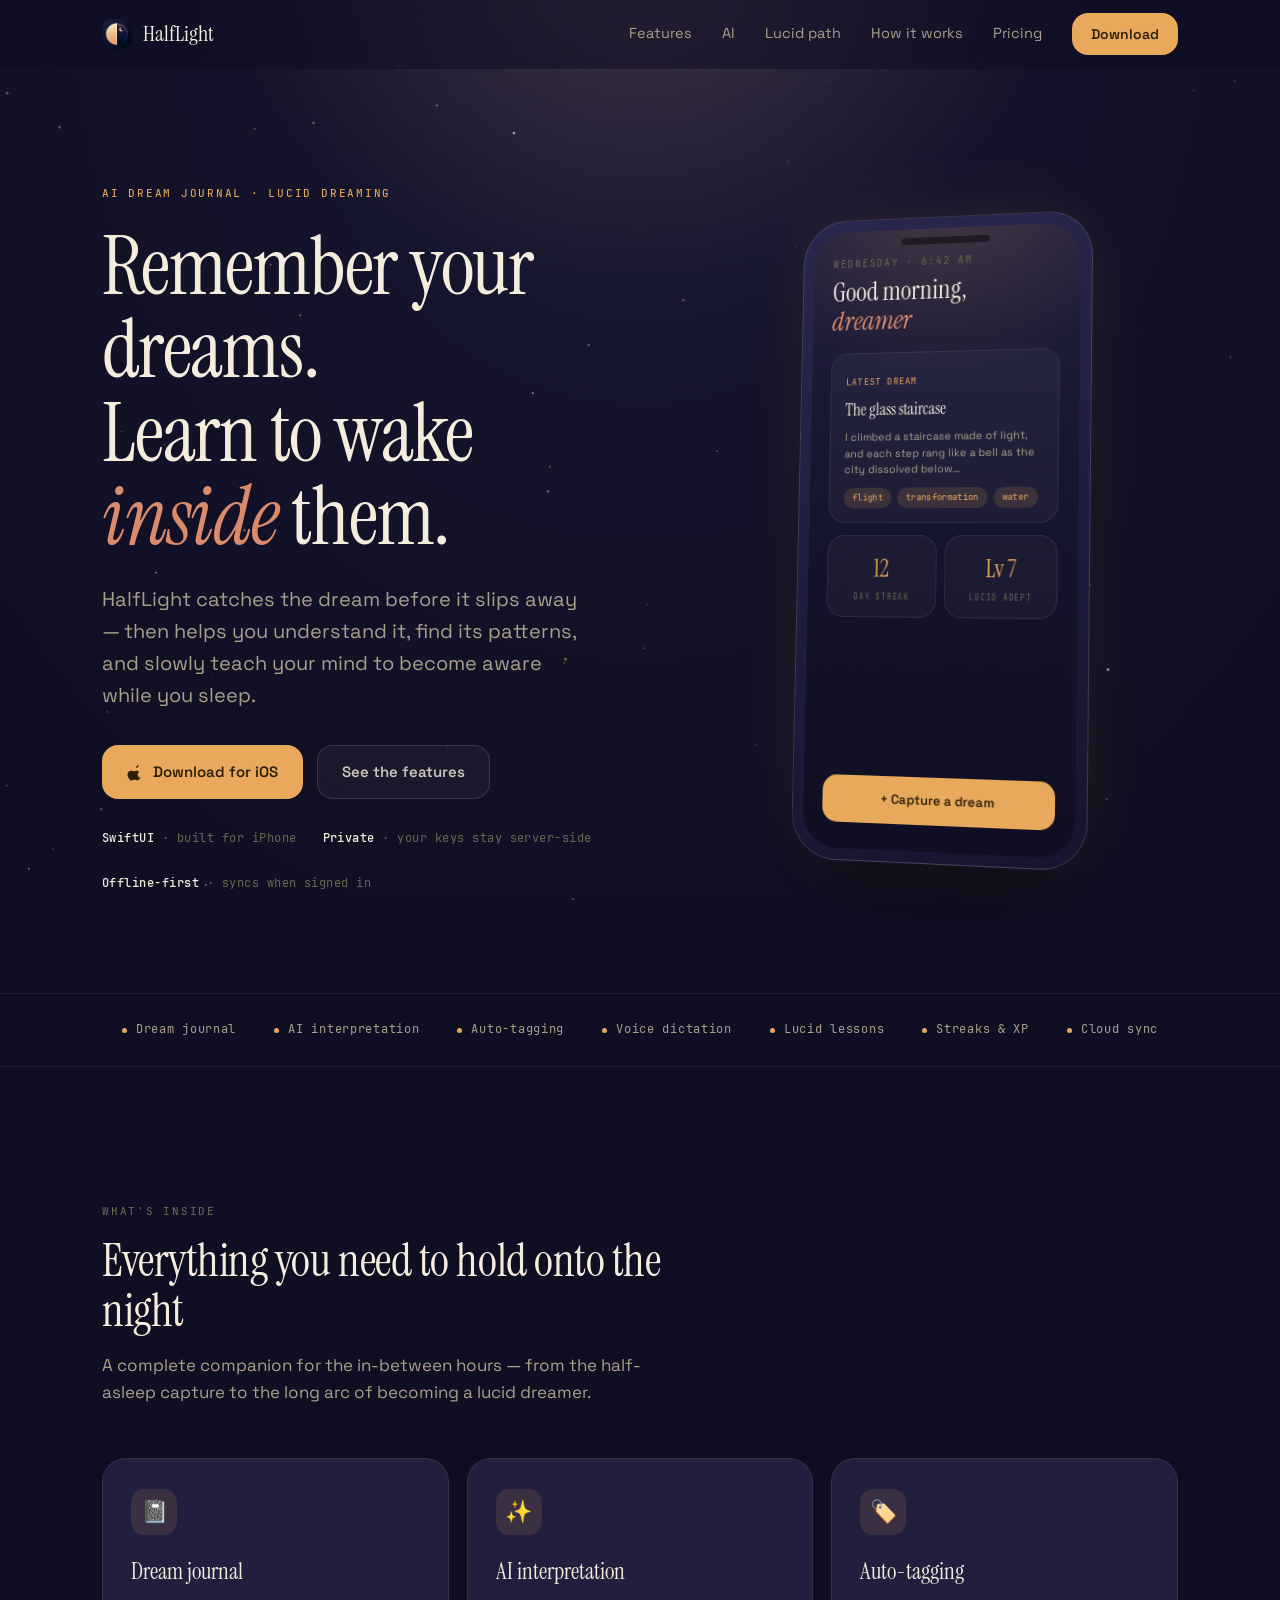
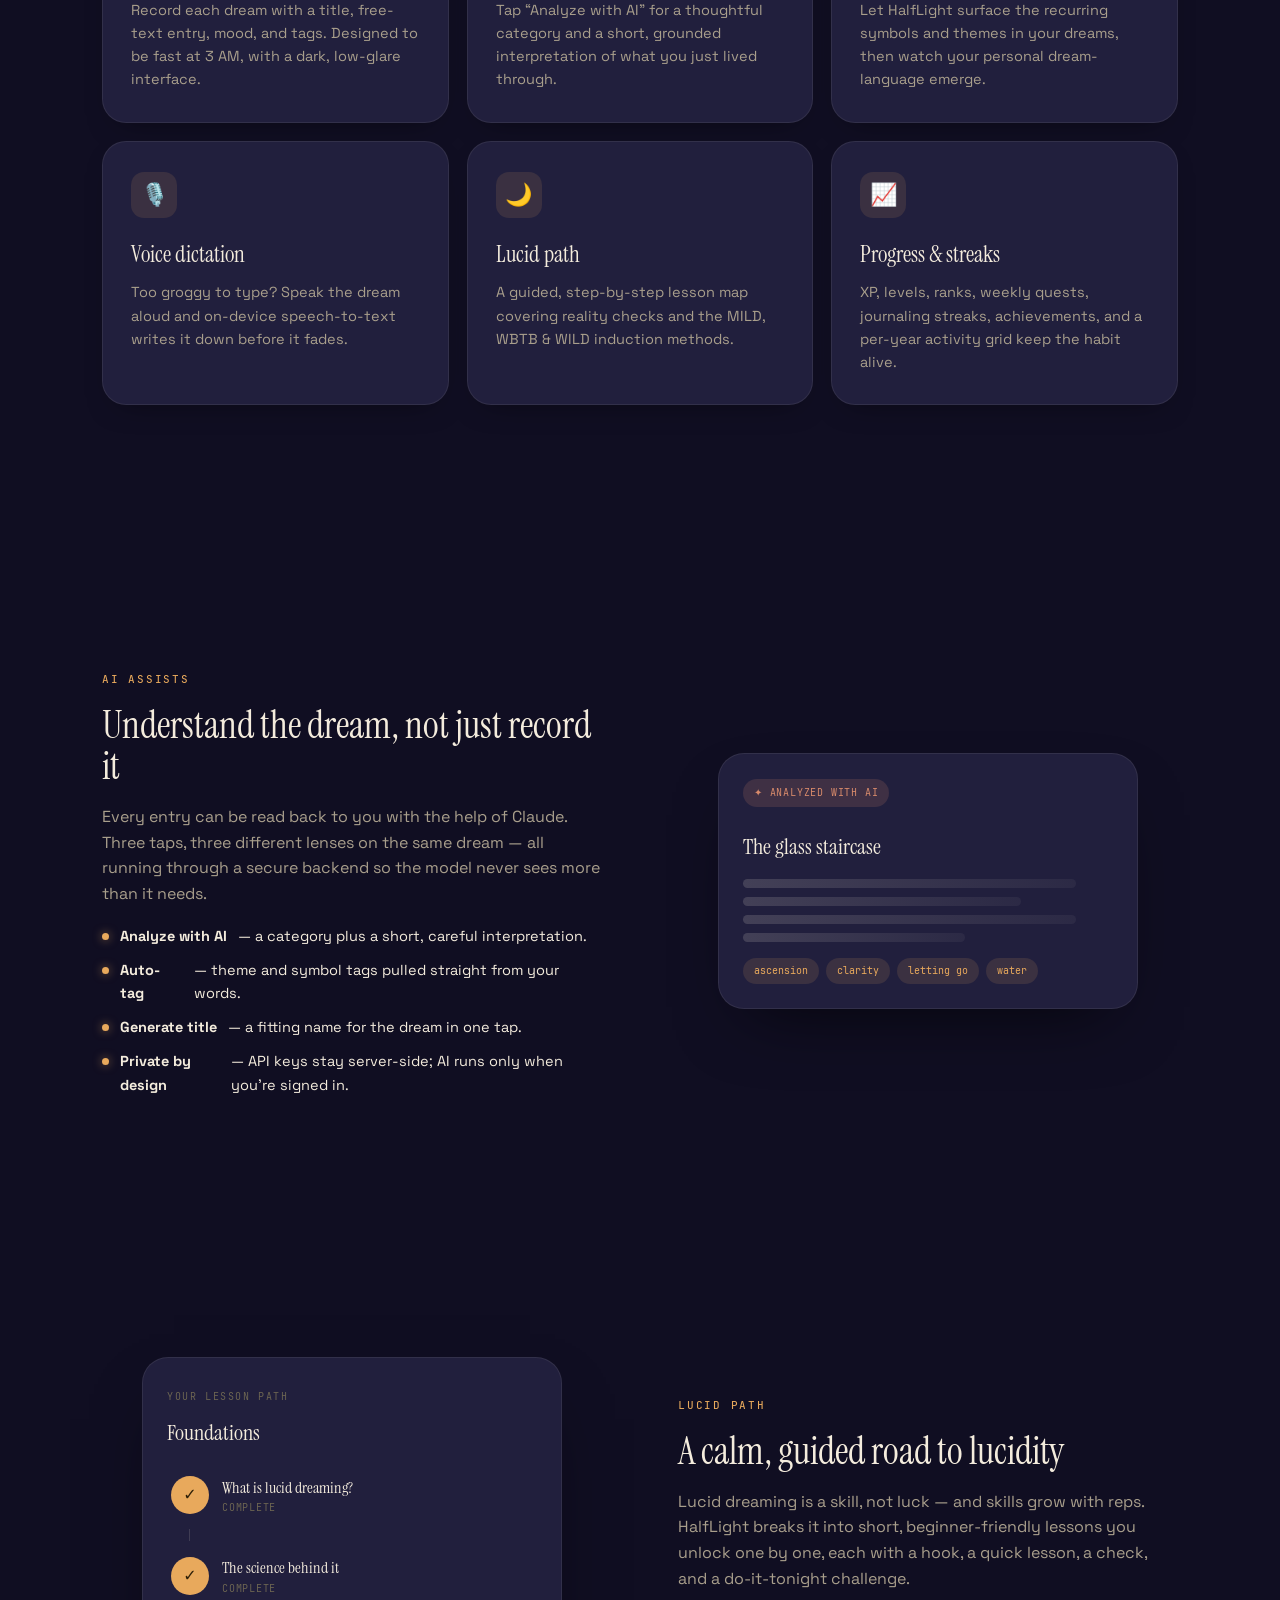
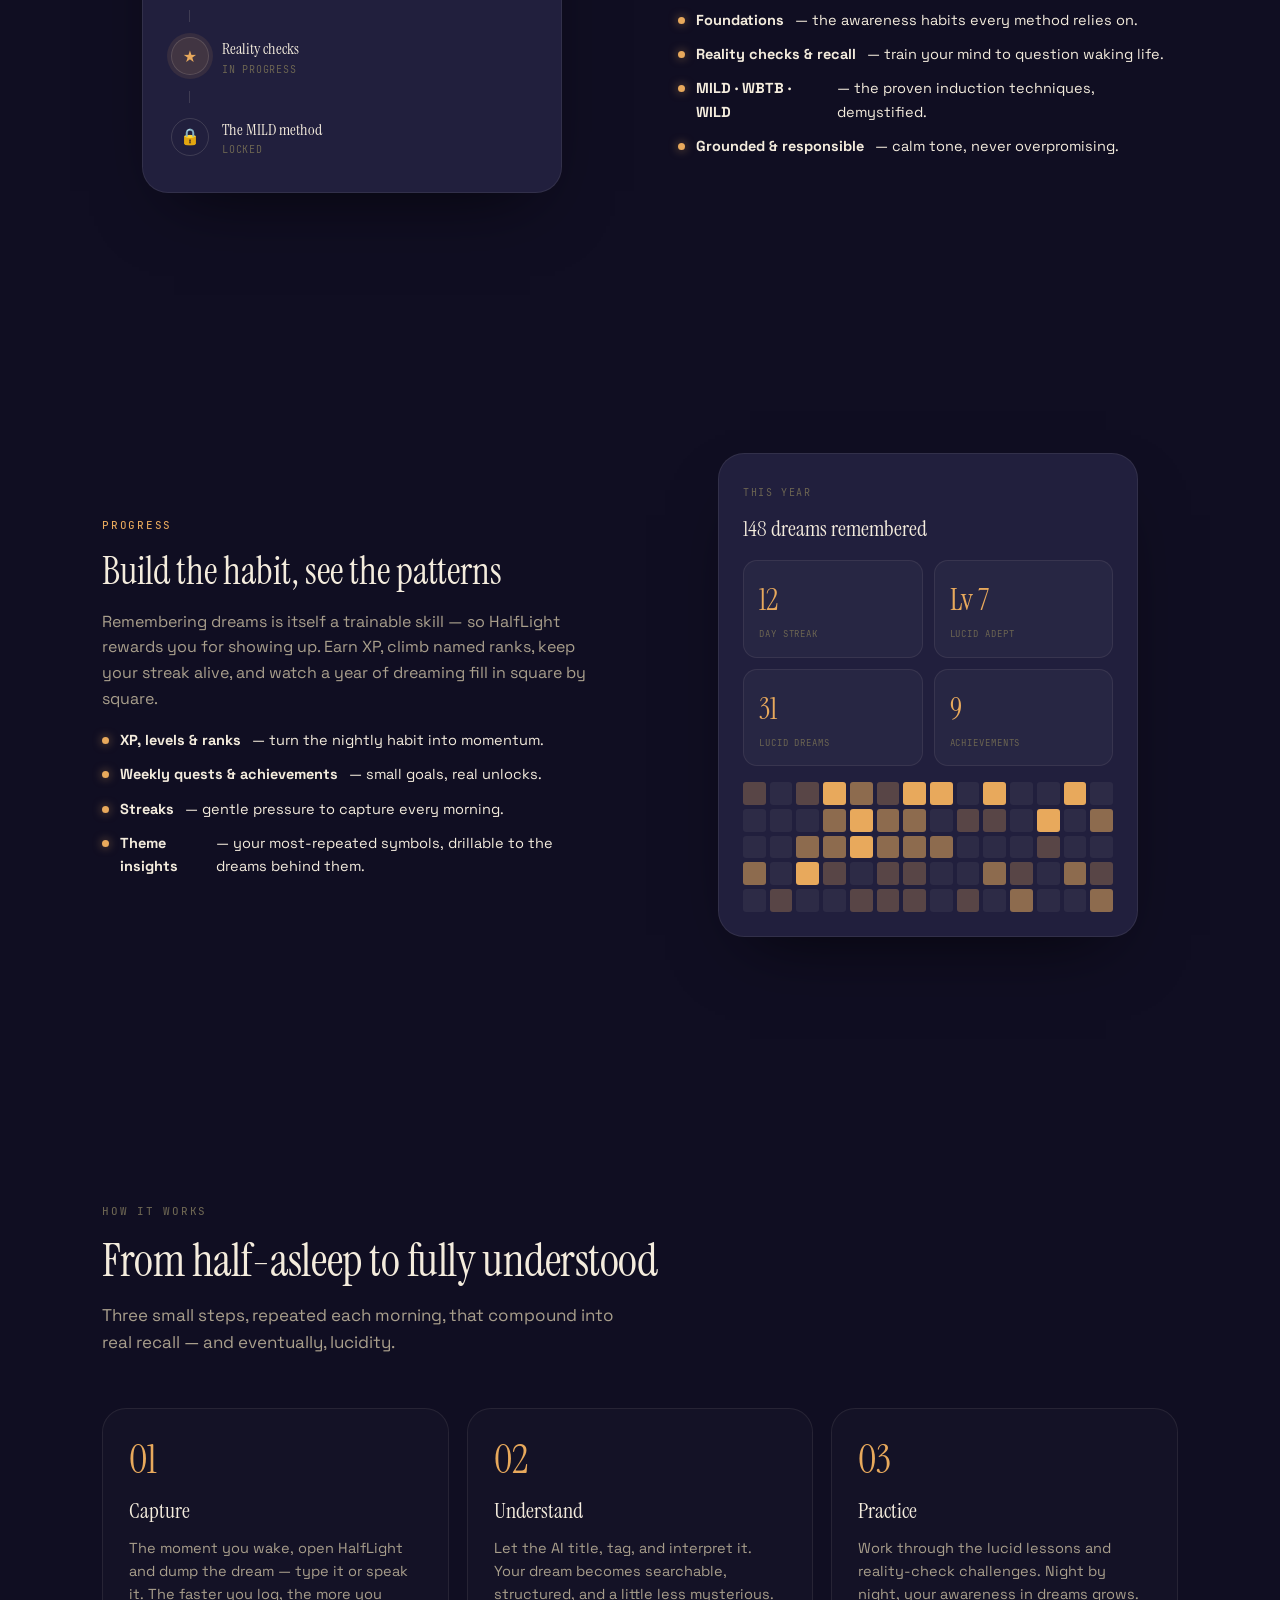
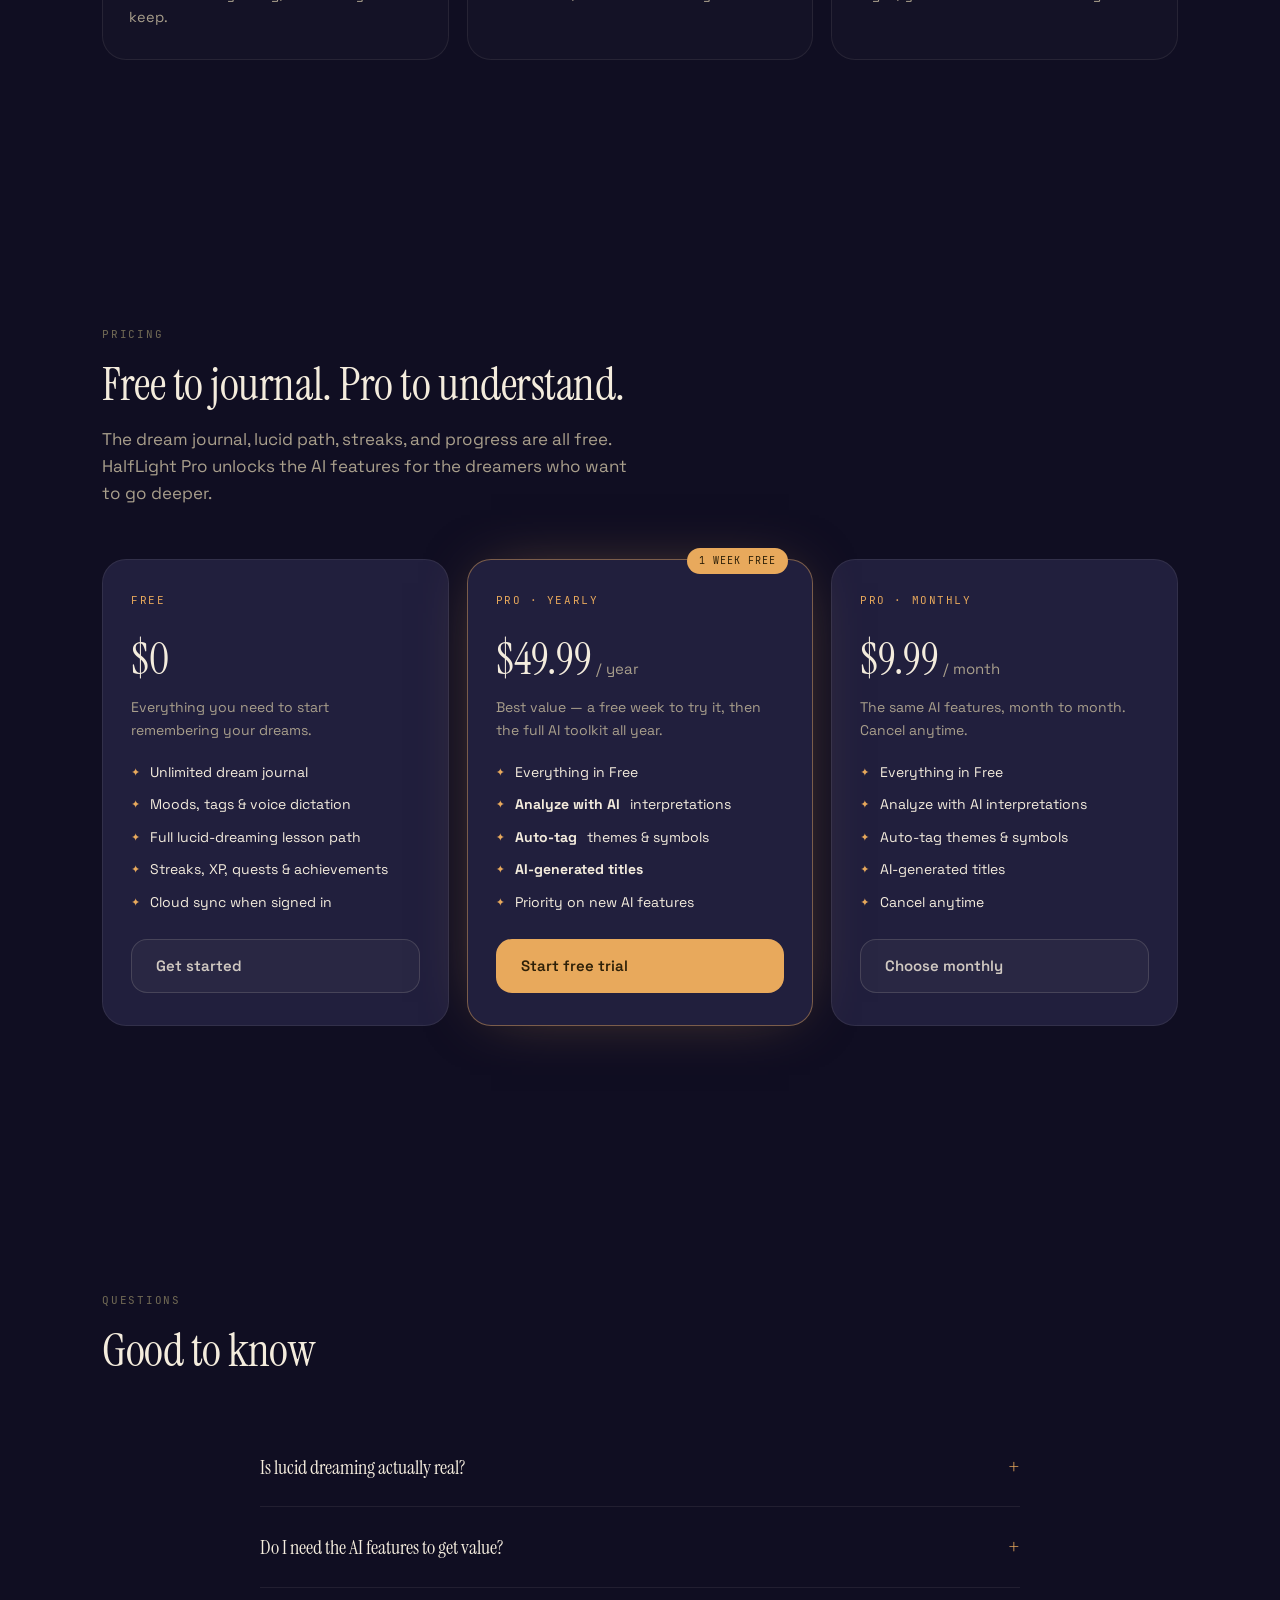
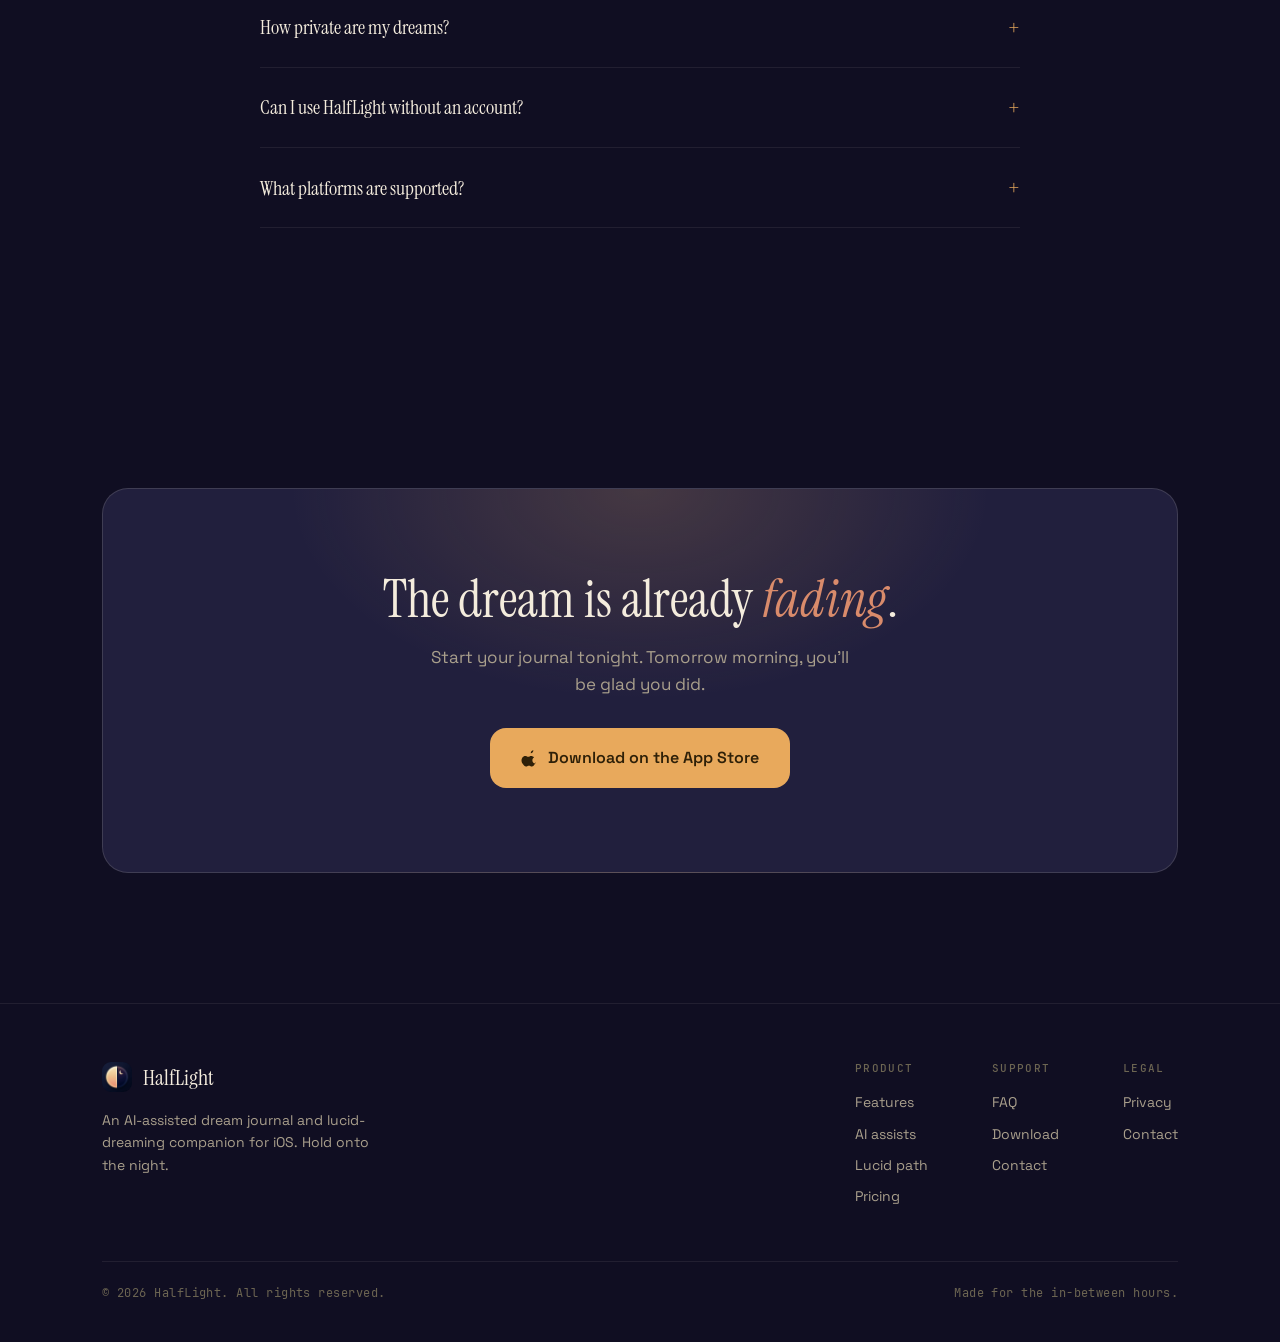
==== index.html @ d80c95a6 "Add initial implementation of HalfLight marketing site with JavaScript and CSS - Create script.js fo" ====
<!DOCTYPE html>
<html lang="en">
<head>
  <meta charset="UTF-8" />
  <meta name="viewport" content="width=device-width, initial-scale=1.0" />
  <title>HalfLight — Remember your dreams. Learn to wake inside them.</title>
  <meta name="description" content="HalfLight is an AI-assisted dream journal and lucid-dreaming guide for iOS. Capture dreams the moment you wake, get instant interpretations and theme tags, and follow a guided path to lucidity." />
  <meta name="theme-color" content="#100E22" />

  <!-- Open Graph -->
  <meta property="og:title" content="HalfLight — your dreams, remembered" />
  <meta property="og:description" content="An AI-assisted dream journal and lucid-dreaming companion for iOS." />
  <meta property="og:type" content="website" />
  <meta property="og:image" content="assets/logo.jpg" />

  <link rel="icon" type="image/jpeg" href="assets/logo.jpg" />
  <link rel="stylesheet" href="styles.css" />
</head>
<body>
  <div class="sky" aria-hidden="true"></div>
  <canvas class="stars" aria-hidden="true"></canvas>

  <!-- ===================== NAV ===================== -->
  <header class="nav" id="nav">
    <div class="wrap nav-inner">
      <a href="#top" class="brand">
        <img src="assets/logo.jpg" alt="HalfLight logo" />
        <span>HalfLight</span>
      </a>
      <nav class="nav-links" id="navLinks">
        <a class="lnk" href="#features">Features</a>
        <a class="lnk" href="#ai">AI</a>
        <a class="lnk" href="#lucid">Lucid path</a>
        <a class="lnk" href="#how">How it works</a>
        <a class="lnk" href="#pricing">Pricing</a>
        <a class="btn btn-primary" href="#download">Download</a>
      </nav>
      <button class="nav-toggle" id="navToggle" aria-label="Menu">
        <svg width="24" height="24" viewBox="0 0 24 24" fill="none" stroke="currentColor" stroke-width="1.8"><path d="M3 6h18M3 12h18M3 18h18"/></svg>
      </button>
    </div>
  </header>

  <main id="top">
    <!-- ===================== HERO ===================== -->
    <section class="hero">
      <div class="wrap hero-grid">
        <div class="hero-copy">
          <span class="eyebrow">AI dream journal · lucid dreaming</span>
          <h1>Remember your dreams.<br>Learn to wake <span class="it">inside</span> them.</h1>
          <p class="hero-sub">HalfLight catches the dream before it slips away — then helps you understand it, find its patterns, and slowly teach your mind to become aware while you sleep.</p>
          <div class="hero-cta">
            <a class="btn btn-primary" href="#download">
              <svg width="17" height="17" viewBox="0 0 24 24" fill="currentColor"><path d="M16.5 1.5c.1 1-.3 2-.9 2.7-.6.8-1.6 1.4-2.6 1.3-.1-1 .4-2 .9-2.6.7-.8 1.8-1.4 2.6-1.4ZM20 17.4c-.5 1.2-.8 1.7-1.5 2.7-1 1.5-2.3 3.3-4 3.3-1.5 0-1.9-1-3.9-1-2 0-2.5 1-4 1-1.6 0-2.9-1.6-3.9-3.1C.3 18 .1 14 1.7 11.8c1-1.5 2.6-2.4 4.1-2.4 1.6 0 2.6 1 3.9 1 1.3 0 2.1-1 3.9-1 1.4 0 2.8.7 3.8 2-3.3 1.8-2.8 6.5.6 8Z"/></svg>
              Download for iOS
            </a>
            <a class="btn btn-ghost" href="#features">See the features</a>
          </div>
          <div class="hero-meta">
            <span><b>SwiftUI</b> · built for iPhone</span>
            <span><b>Private</b> · your keys stay server-side</span>
            <span><b>Offline-first</b> · syncs when signed in</span>
          </div>
        </div>

        <div class="phone-wrap">
          <div class="phone">
            <div class="phone-notch"></div>
            <div class="phone-screen">
              <span class="ps-eyebrow">Wednesday · 6:42 AM</span>
              <div class="ps-greet">Good morning,<br><i>dreamer</i></div>

              <div class="ps-card">
                <span class="lbl">Latest dream</span>
                <div class="ttl">The glass staircase</div>
                <p class="ex">I climbed a staircase made of light, and each step rang like a bell as the city dissolved below…</p>
                <div class="ps-tags">
                  <span class="ps-tag">flight</span>
                  <span class="ps-tag">transformation</span>
                  <span class="ps-tag">water</span>
                </div>
              </div>

              <div class="ps-row">
                <div class="ps-card"><div class="num">12</div><div class="cap">day streak</div></div>
                <div class="ps-card"><div class="num">Lv 7</div><div class="cap">Lucid Adept</div></div>
              </div>

              <div class="ps-cta">+ Capture a dream</div>
            </div>
          </div>
        </div>
      </div>
    </section>

    <!-- ===================== VALUE STRIP ===================== -->
    <div class="strip">
      <div class="wrap strip-inner">
        <span class="strip-item"><span class="dot"></span>Dream journal</span>
        <span class="strip-item"><span class="dot"></span>AI interpretation</span>
        <span class="strip-item"><span class="dot"></span>Auto-tagging</span>
        <span class="strip-item"><span class="dot"></span>Voice dictation</span>
        <span class="strip-item"><span class="dot"></span>Lucid lessons</span>
        <span class="strip-item"><span class="dot"></span>Streaks &amp; XP</span>
        <span class="strip-item"><span class="dot"></span>Cloud sync</span>
      </div>
    </div>

    <!-- ===================== FEATURES GRID ===================== -->
    <section class="pad" id="features">
      <div class="wrap">
        <div class="section-head reveal">
          <span class="eyebrow">What's inside</span>
          <h2>Everything you need to hold onto the night</h2>
          <p>A complete companion for the in-between hours — from the half-asleep capture to the long arc of becoming a lucid dreamer.</p>
        </div>

        <div class="feat-grid">
          <article class="card reveal">
            <div class="ic">📓</div>
            <h3>Dream journal</h3>
            <p>Record each dream with a title, free-text entry, mood, and tags. Designed to be fast at 3 AM, with a dark, low-glare interface.</p>
          </article>
          <article class="card reveal">
            <div class="ic">✨</div>
            <h3>AI interpretation</h3>
            <p>Tap “Analyze with AI” for a thoughtful category and a short, grounded interpretation of what you just lived through.</p>
          </article>
          <article class="card reveal">
            <div class="ic">🏷️</div>
            <h3>Auto-tagging</h3>
            <p>Let HalfLight surface the recurring symbols and themes in your dreams, then watch your personal dream-language emerge.</p>
          </article>
          <article class="card reveal">
            <div class="ic">🎙️</div>
            <h3>Voice dictation</h3>
            <p>Too groggy to type? Speak the dream aloud and on-device speech-to-text writes it down before it fades.</p>
          </article>
          <article class="card reveal">
            <div class="ic">🌙</div>
            <h3>Lucid path</h3>
            <p>A guided, step-by-step lesson map covering reality checks and the MILD, WBTB &amp; WILD induction methods.</p>
          </article>
          <article class="card reveal">
            <div class="ic">📈</div>
            <h3>Progress &amp; streaks</h3>
            <p>XP, levels, ranks, weekly quests, journaling streaks, achievements, and a per-year activity grid keep the habit alive.</p>
          </article>
        </div>
      </div>
    </section>

    <!-- ===================== AI DEEP-DIVE ===================== -->
    <section class="pad" id="ai">
      <div class="wrap">
        <div class="frow">
          <div class="frow-copy reveal">
            <span class="eyebrow">AI assists</span>
            <h3>Understand the dream, not just record it</h3>
            <p>Every entry can be read back to you with the help of Claude. Three taps, three different lenses on the same dream — all running through a secure backend so the model never sees more than it needs.</p>
            <ul class="flist">
              <li><b>Analyze with AI</b> — a category plus a short, careful interpretation.</li>
              <li><b>Auto-tag</b> — theme and symbol tags pulled straight from your words.</li>
              <li><b>Generate title</b> — a fitting name for the dream in one tap.</li>
              <li><b>Private by design</b> — API keys stay server-side; AI runs only when you're signed in.</li>
            </ul>
          </div>
          <div class="frow-media reveal">
            <div class="mock">
              <span class="ai-chip">✦ Analyzed with AI</span>
              <h4>The glass staircase</h4>
              <div class="ai-line w-90"></div>
              <div class="ai-line w-75"></div>
              <div class="ai-line w-90"></div>
              <div class="ai-line w-60"></div>
              <div class="ai-tags">
                <span>ascension</span><span>clarity</span><span>letting go</span><span>water</span>
              </div>
            </div>
          </div>
        </div>
      </div>
    </section>

    <!-- ===================== LUCID PATH ===================== -->
    <section class="pad" id="lucid">
      <div class="wrap">
        <div class="frow flip">
          <div class="frow-copy reveal">
            <span class="eyebrow">Lucid path</span>
            <h3>A calm, guided road to lucidity</h3>
            <p>Lucid dreaming is a skill, not luck — and skills grow with reps. HalfLight breaks it into short, beginner-friendly lessons you unlock one by one, each with a hook, a quick lesson, a check, and a do-it-tonight challenge.</p>
            <ul class="flist">
              <li><b>Foundations</b> — the awareness habits every method relies on.</li>
              <li><b>Reality checks &amp; recall</b> — train your mind to question waking life.</li>
              <li><b>MILD · WBTB · WILD</b> — the proven induction techniques, demystified.</li>
              <li><b>Grounded &amp; responsible</b> — calm tone, never overpromising.</li>
            </ul>
          </div>
          <div class="frow-media reveal">
            <div class="mock">
              <span class="mock-eyebrow">Your lesson path</span>
              <h4>Foundations</h4>
              <div class="path">
                <div class="path-node">
                  <div class="path-dot done">✓</div>
                  <div><div class="pn-t">What is lucid dreaming?</div><div class="pn-s">Complete</div></div>
                </div>
                <div class="path-line"></div>
                <div class="path-node">
                  <div class="path-dot done">✓</div>
                  <div><div class="pn-t">The science behind it</div><div class="pn-s">Complete</div></div>
                </div>
                <div class="path-line"></div>
                <div class="path-node">
                  <div class="path-dot now">★</div>
                  <div><div class="pn-t">Reality checks</div><div class="pn-s">In progress</div></div>
                </div>
                <div class="path-line"></div>
                <div class="path-node">
                  <div class="path-dot lock">🔒</div>
                  <div><div class="pn-t">The MILD method</div><div class="pn-s">Locked</div></div>
                </div>
              </div>
            </div>
          </div>
        </div>
      </div>
    </section>

    <!-- ===================== PROGRESS ===================== -->
    <section class="pad" id="progress">
      <div class="wrap">
        <div class="frow">
          <div class="frow-copy reveal">
            <span class="eyebrow">Progress</span>
            <h3>Build the habit, see the patterns</h3>
            <p>Remembering dreams is itself a trainable skill — so HalfLight rewards you for showing up. Earn XP, climb named ranks, keep your streak alive, and watch a year of dreaming fill in square by square.</p>
            <ul class="flist">
              <li><b>XP, levels &amp; ranks</b> — turn the nightly habit into momentum.</li>
              <li><b>Weekly quests &amp; achievements</b> — small goals, real unlocks.</li>
              <li><b>Streaks</b> — gentle pressure to capture every morning.</li>
              <li><b>Theme insights</b> — your most-repeated symbols, drillable to the dreams behind them.</li>
            </ul>
          </div>
          <div class="frow-media reveal">
            <div class="mock">
              <span class="mock-eyebrow">This year</span>
              <h4>148 dreams remembered</h4>
              <div class="prog-grid">
                <div class="prog-cell"><div class="n">12</div><div class="c">Day streak</div></div>
                <div class="prog-cell"><div class="n">Lv 7</div><div class="c">Lucid Adept</div></div>
                <div class="prog-cell"><div class="n">31</div><div class="c">Lucid dreams</div></div>
                <div class="prog-cell"><div class="n">9</div><div class="c">Achievements</div></div>
              </div>
              <div class="heat" id="heat"></div>
            </div>
          </div>
        </div>
      </div>
    </section>

    <!-- ===================== HOW IT WORKS ===================== -->
    <section class="pad" id="how">
      <div class="wrap">
        <div class="section-head reveal">
          <span class="eyebrow">How it works</span>
          <h2>From half-asleep to fully understood</h2>
          <p>Three small steps, repeated each morning, that compound into real recall — and eventually, lucidity.</p>
        </div>
        <div class="steps">
          <div class="step reveal">
            <div class="num">01</div>
            <h3>Capture</h3>
            <p>The moment you wake, open HalfLight and dump the dream — type it or speak it. The faster you log, the more you keep.</p>
          </div>
          <div class="step reveal">
            <div class="num">02</div>
            <h3>Understand</h3>
            <p>Let the AI title, tag, and interpret it. Your dream becomes searchable, structured, and a little less mysterious.</p>
          </div>
          <div class="step reveal">
            <div class="num">03</div>
            <h3>Practice</h3>
            <p>Work through the lucid lessons and reality-check challenges. Night by night, your awareness in dreams grows.</p>
          </div>
        </div>
      </div>
    </section>

    <!-- ===================== PRICING ===================== -->
    <section class="pad" id="pricing">
      <div class="wrap">
        <div class="section-head reveal">
          <span class="eyebrow">Pricing</span>
          <h2>Free to journal. Pro to understand.</h2>
          <p>The dream journal, lucid path, streaks, and progress are all free. HalfLight Pro unlocks the AI features for the dreamers who want to go deeper.</p>
        </div>
        <div class="price-grid">
          <div class="price reveal">
            <span class="plan">Free</span>
            <div class="amt">$0</div>
            <p class="desc">Everything you need to start remembering your dreams.</p>
            <ul>
              <li>Unlimited dream journal</li>
              <li>Moods, tags &amp; voice dictation</li>
              <li>Full lucid-dreaming lesson path</li>
              <li>Streaks, XP, quests &amp; achievements</li>
              <li>Cloud sync when signed in</li>
            </ul>
            <a class="btn btn-ghost" href="#download">Get started</a>
          </div>

          <div class="price feature reveal">
            <span class="badge">1 week free</span>
            <span class="plan">Pro · Yearly</span>
            <div class="amt">$49.99<span> / year</span></div>
            <p class="desc">Best value — a free week to try it, then the full AI toolkit all year.</p>
            <ul>
              <li>Everything in Free</li>
              <li><b>Analyze with AI</b> interpretations</li>
              <li><b>Auto-tag</b> themes &amp; symbols</li>
              <li><b>AI-generated titles</b></li>
              <li>Priority on new AI features</li>
            </ul>
            <a class="btn btn-primary" href="#download">Start free trial</a>
          </div>

          <div class="price reveal">
            <span class="plan">Pro · Monthly</span>
            <div class="amt">$9.99<span> / month</span></div>
            <p class="desc">The same AI features, month to month. Cancel anytime.</p>
            <ul>
              <li>Everything in Free</li>
              <li>Analyze with AI interpretations</li>
              <li>Auto-tag themes &amp; symbols</li>
              <li>AI-generated titles</li>
              <li>Cancel anytime</li>
            </ul>
            <a class="btn btn-ghost" href="#download">Choose monthly</a>
          </div>
        </div>
      </div>
    </section>

    <!-- ===================== FAQ ===================== -->
    <section class="pad" id="faq">
      <div class="wrap">
        <div class="section-head reveal">
          <span class="eyebrow">Questions</span>
          <h2>Good to know</h2>
        </div>
        <div class="faq">
          <details class="qa reveal"><summary>Is lucid dreaming actually real?<span class="plus">+</span></summary>
            <div class="ans">Yes. It's a studied state first verified in a sleep lab in 1975, where a dreaming volunteer signaled awareness using pre-agreed eye movements while still in REM. About half of people have had a lucid dream at least once by accident — HalfLight just helps you do it on purpose.</div>
          </details>
          <details class="qa reveal"><summary>Do I need the AI features to get value?<span class="plus">+</span></summary>
            <div class="ans">Not at all. The journal, lucid lessons, streaks, and progress tracking are completely free. The AI interpretation, auto-tagging, and title generation are the Pro additions for dreamers who want extra insight.</div>
          </details>
          <details class="qa reveal"><summary>How private are my dreams?<span class="plus">+</span></summary>
            <div class="ans">Your dreams live on your device first and sync to a private, row-level-secured space only when you sign in. AI requests run through a secure backend — the API keys never ship in the app, and AI only runs when you ask it to.</div>
          </details>
          <details class="qa reveal"><summary>Can I use HalfLight without an account?<span class="plus">+</span></summary>
            <div class="ans">Yes — you can journal locally right away. Signing in with email or Apple adds cloud backup and sync across devices. You can also permanently delete your account and data from inside the app at any time.</div>
          </details>
          <details class="qa reveal"><summary>What platforms are supported?<span class="plus">+</span></summary>
            <div class="ans">HalfLight is a native iOS app built with SwiftUI, including a home-screen widget. iPhone is the primary experience today.</div>
          </details>
        </div>
      </div>
    </section>

    <!-- ===================== CTA ===================== -->
    <section class="pad cta-band" id="download">
      <div class="wrap">
        <div class="cta-inner reveal">
          <h2>The dream is already <span class="it">fading</span>.</h2>
          <p>Start your journal tonight. Tomorrow morning, you'll be glad you did.</p>
          <a class="btn btn-primary" href="#" style="font-size:16px; padding:16px 30px;">
            <svg width="18" height="18" viewBox="0 0 24 24" fill="currentColor"><path d="M16.5 1.5c.1 1-.3 2-.9 2.7-.6.8-1.6 1.4-2.6 1.3-.1-1 .4-2 .9-2.6.7-.8 1.8-1.4 2.6-1.4ZM20 17.4c-.5 1.2-.8 1.7-1.5 2.7-1 1.5-2.3 3.3-4 3.3-1.5 0-1.9-1-3.9-1-2 0-2.5 1-4 1-1.6 0-2.9-1.6-3.9-3.1C.3 18 .1 14 1.7 11.8c1-1.5 2.6-2.4 4.1-2.4 1.6 0 2.6 1 3.9 1 1.3 0 2.1-1 3.9-1 1.4 0 2.8.7 3.8 2-3.3 1.8-2.8 6.5.6 8Z"/></svg>
            Download on the App Store
          </a>
        </div>
      </div>
    </section>
  </main>

  <!-- ===================== FOOTER ===================== -->
  <footer class="foot">
    <div class="wrap">
      <div class="foot-grid">
        <div>
          <a href="#top" class="brand"><img src="assets/logo.jpg" alt="HalfLight logo" /><span>HalfLight</span></a>
          <p class="foot-tag">An AI-assisted dream journal and lucid-dreaming companion for iOS. Hold onto the night.</p>
        </div>
        <div class="foot-cols">
          <div class="foot-col">
            <h4>Product</h4>
            <a href="#features">Features</a>
            <a href="#ai">AI assists</a>
            <a href="#lucid">Lucid path</a>
            <a href="#pricing">Pricing</a>
          </div>
          <div class="foot-col">
            <h4>Support</h4>
            <a href="#faq">FAQ</a>
            <a href="#download">Download</a>
            <a href="mailto:support@thelanternhours.com">Contact</a>
          </div>
          <div class="foot-col">
            <h4>Legal</h4>
            <a href="privacy.html">Privacy</a>
            <a href="privacy.html#contact">Contact</a>
          </div>
        </div>
      </div>
      <div class="foot-bottom">
        <span>© <span id="year"></span> HalfLight. All rights reserved.</span>
        <span>Made for the in-between hours.</span>
      </div>
    </div>
  </footer>

  <script src="script.js"></script>
</body>
</html>
---- styles.css ----
/* ============================================================
   HalfLight — marketing site
   Visual language mirrors the app's DesignSystem.swift:
   • Instrument Serif — display & titles
   • Space Grotesk    — UI & body copy
   • JetBrains Mono    — eyebrow labels, metadata
   Celestial / editorial palette, dark-first.
   ============================================================ */

/* ---------- Fonts ---------- */
@font-face {
  font-family: "Instrument Serif";
  src: url("assets/fonts/InstrumentSerif-Regular.ttf") format("truetype");
  font-weight: 400; font-style: normal; font-display: swap;
}
@font-face {
  font-family: "Instrument Serif";
  src: url("assets/fonts/InstrumentSerif-Italic.ttf") format("truetype");
  font-weight: 400; font-style: italic; font-display: swap;
}
@font-face {
  font-family: "Space Grotesk";
  src: url("assets/fonts/SpaceGrotesk-Regular.ttf") format("truetype");
  font-weight: 400; font-style: normal; font-display: swap;
}
@font-face {
  font-family: "Space Grotesk";
  src: url("assets/fonts/SpaceGrotesk-Medium.ttf") format("truetype");
  font-weight: 500; font-style: normal; font-display: swap;
}
@font-face {
  font-family: "Space Grotesk";
  src: url("assets/fonts/SpaceGrotesk-SemiBold.ttf") format("truetype");
  font-weight: 600; font-style: normal; font-display: swap;
}
@font-face {
  font-family: "Space Grotesk";
  src: url("assets/fonts/SpaceGrotesk-Bold.ttf") format("truetype");
  font-weight: 700; font-style: normal; font-display: swap;
}
@font-face {
  font-family: "JetBrains Mono";
  src: url("assets/fonts/JetBrainsMono-Regular.ttf") format("truetype");
  font-weight: 400; font-style: normal; font-display: swap;
}
@font-face {
  font-family: "JetBrains Mono";
  src: url("assets/fonts/JetBrainsMono-Medium.ttf") format("truetype");
  font-weight: 500; font-style: normal; font-display: swap;
}
@font-face {
  font-family: "JetBrains Mono";
  src: url("assets/fonts/JetBrainsMono-SemiBold.ttf") format("truetype");
  font-weight: 600; font-style: normal; font-display: swap;
}

/* ---------- Palette (dark, from DreamBackground.swift) ---------- */
:root {
  --base:        #14132B;
  --base-deep:   #100E22;
  --surface:     #211F3D;
  --surface-2:   #27244a;
  --primary:     #E8A95C;  /* amber */
  --accent:      #D98B6B;  /* terracotta */
  --name-accent: #D98B6B;
  --text:        #F4ECDD;
  --subtle:      #A99F8C;
  --faint:       #6C6552;
  --on-primary:  #2E2008;
  --lavender:    #B6A6CE;

  --hairline: rgba(244, 236, 221, 0.08);
  --hairline-strong: rgba(244, 236, 221, 0.14);

  --screen: 22px;
  --card-radius: 24px;
  --hero-radius: 26px;
  --control-radius: 16px;
  --pill-radius: 14px;
  --maxw: 1120px;

  --serif: "Instrument Serif", Georgia, serif;
  --body:  "Space Grotesk", system-ui, -apple-system, sans-serif;
  --mono:  "JetBrains Mono", ui-monospace, monospace;
}

/* ---------- Reset ---------- */
*, *::before, *::after { box-sizing: border-box; margin: 0; padding: 0; }
html { scroll-behavior: smooth; -webkit-text-size-adjust: 100%; }
body {
  font-family: var(--body);
  color: var(--text);
  background: var(--base-deep);
  line-height: 1.6;
  overflow-x: hidden;
  -webkit-font-smoothing: antialiased;
}
a { color: inherit; text-decoration: none; }
img { max-width: 100%; display: block; }
section { position: relative; }

/* ---------- Celestial backdrop (mirrors NightSkyBackground) ---------- */
.sky {
  position: fixed; inset: 0; z-index: -2;
  background:
    radial-gradient(620px 520px at 50% -8%, rgba(232,169,92,0.16), transparent 70%),
    radial-gradient(900px 1100px at 50% -4%, var(--surface), var(--base) 42%, var(--base-deep) 100%);
}
.stars { position: fixed; inset: 0; z-index: -1; pointer-events: none; }

/* ---------- Layout helpers ---------- */
.wrap { width: 100%; max-width: var(--maxw); margin: 0 auto; padding: 0 var(--screen); }
.eyebrow {
  font-family: var(--mono);
  font-size: 11px; font-weight: 500;
  letter-spacing: 0.16em; text-transform: uppercase;
  color: var(--primary);
}
.section-head { max-width: 640px; margin-bottom: 52px; }
.section-head .eyebrow { color: var(--faint); }
.section-head h2 {
  font-family: var(--serif); font-weight: 400;
  font-size: clamp(30px, 4.6vw, 46px);
  line-height: 1.08; margin: 14px 0 16px;
  letter-spacing: -0.01em;
}
.section-head p { color: var(--subtle); font-size: 17px; max-width: 540px; }

.pad { padding: clamp(72px, 11vw, 130px) 0; }

/* ---------- Buttons ---------- */
.btn {
  display: inline-flex; align-items: center; gap: 9px;
  font-family: var(--body); font-weight: 600; font-size: 15px;
  padding: 14px 24px; border-radius: var(--control-radius);
  cursor: pointer; border: 1px solid transparent;
  transition: transform .15s ease, opacity .15s ease, background .2s ease, border-color .2s ease;
  white-space: nowrap;
}
.btn:active { transform: scale(0.97); }
.btn-primary { background: var(--primary); color: var(--on-primary); }
.btn-primary:hover { opacity: 0.92; }
.btn-ghost {
  background: rgba(244,236,221,0.04);
  color: rgba(244,236,221,0.82);
  border-color: var(--hairline-strong);
}
.btn-ghost:hover { background: rgba(244,236,221,0.08); }

/* ---------- Nav ---------- */
.nav {
  position: sticky; top: 0; z-index: 50;
  backdrop-filter: blur(14px);
  background: rgba(16,14,34,0.55);
  border-bottom: 1px solid transparent;
  transition: border-color .3s ease, background .3s ease;
}
.nav.scrolled { border-bottom-color: var(--hairline); background: rgba(16,14,34,0.82); }
.nav-inner { display: flex; align-items: center; justify-content: space-between; height: 68px; }
.brand { display: flex; align-items: center; gap: 11px; font-family: var(--serif); font-size: 22px; }
.brand img { width: 30px; height: 30px; border-radius: 9px; }
.nav-links { display: flex; align-items: center; gap: 30px; }
.nav-links a.lnk { font-size: 14.5px; color: var(--subtle); transition: color .2s ease; }
.nav-links a.lnk:hover { color: var(--text); }
.nav-links .btn { padding: 9px 18px; font-size: 14px; }
.nav-toggle { display: none; background: none; border: 0; color: var(--text); cursor: pointer; padding: 6px; }

/* ---------- Hero ---------- */
.hero { padding: clamp(56px, 10vw, 110px) 0 clamp(60px, 9vw, 100px); }
.hero-grid {
  display: grid; grid-template-columns: 1.05fr 0.95fr;
  gap: clamp(32px, 6vw, 80px); align-items: center;
}
.hero-copy .eyebrow { margin-bottom: 22px; display: inline-block; }
.hero h1 {
  font-family: var(--serif); font-weight: 400;
  font-size: clamp(44px, 7.2vw, 82px); line-height: 1.02;
  letter-spacing: -0.015em; margin-bottom: 24px;
}
.hero h1 .it { font-style: italic; color: var(--name-accent); }
.hero-sub { font-size: clamp(17px, 2.1vw, 20px); color: var(--subtle); max-width: 480px; margin-bottom: 34px; }
.hero-cta { display: flex; gap: 14px; flex-wrap: wrap; align-items: center; }
.hero-meta {
  margin-top: 30px; display: flex; gap: 26px; flex-wrap: wrap;
  font-family: var(--mono); font-size: 12px; color: var(--faint);
  letter-spacing: 0.04em;
}
.hero-meta b { color: var(--text); font-weight: 600; }

/* phone mockup */
.phone-wrap { display: flex; justify-content: center; perspective: 1600px; }
.phone {
  position: relative; width: 300px; aspect-ratio: 9 / 19.5;
  border-radius: 46px; padding: 11px;
  background: linear-gradient(160deg, #2a2750, #16142e);
  border: 1px solid var(--hairline-strong);
  box-shadow: 0 40px 90px -30px rgba(0,0,0,0.7), 0 0 80px -20px rgba(232,169,92,0.22);
  transform: rotateY(-13deg) rotateX(4deg);
}
.phone-screen {
  width: 100%; height: 100%; border-radius: 36px; overflow: hidden;
  background:
    radial-gradient(320px 280px at 50% -6%, rgba(232,169,92,0.18), transparent 70%),
    linear-gradient(180deg, #211F3D, #14132B 55%, #100E22);
  display: flex; flex-direction: column; padding: 26px 20px;
}
.phone-notch {
  position: absolute; top: 20px; left: 50%; transform: translateX(-50%);
  width: 92px; height: 7px; border-radius: 4px; background: rgba(0,0,0,0.45); z-index: 3;
}
.ps-eyebrow { font-family: var(--mono); font-size: 9.5px; letter-spacing: 0.18em; text-transform: uppercase; color: var(--faint); }
.ps-greet { font-family: var(--serif); font-size: 27px; line-height: 1.1; margin: 7px 0 18px; }
.ps-greet i { color: var(--name-accent); }
.ps-card {
  background: rgba(255,255,255,0.035); border: 1px solid var(--hairline);
  border-radius: 18px; padding: 14px 15px; margin-bottom: 12px;
}
.ps-card .lbl { font-family: var(--mono); font-size: 8.5px; letter-spacing: 0.14em; text-transform: uppercase; color: var(--primary); }
.ps-card .ttl { font-family: var(--serif); font-size: 17px; margin: 5px 0 6px; }
.ps-card .ex { font-size: 11px; color: var(--subtle); line-height: 1.5; }
.ps-tags { display: flex; gap: 6px; margin-top: 10px; flex-wrap: wrap; }
.ps-tag { font-family: var(--mono); font-size: 8.5px; padding: 4px 9px; border-radius: 20px; background: rgba(232,169,92,0.14); color: var(--primary); letter-spacing: 0.04em; }
.ps-cta {
  margin-top: auto; background: var(--primary); color: var(--on-primary);
  border-radius: 15px; padding: 13px; text-align: center;
  font-family: var(--body); font-weight: 600; font-size: 13px;
}
.ps-row { display: flex; gap: 8px; }
.ps-row .ps-card { flex: 1; margin-bottom: 12px; text-align: center; }
.ps-row .num { font-family: var(--serif); font-size: 24px; color: var(--primary); }
.ps-row .cap { font-family: var(--mono); font-size: 7.5px; letter-spacing: 0.1em; text-transform: uppercase; color: var(--faint); margin-top: 2px; }

/* ---------- Logo strip / values ---------- */
.strip { border-top: 1px solid var(--hairline); border-bottom: 1px solid var(--hairline); }
.strip-inner { display: flex; flex-wrap: wrap; gap: 14px 38px; justify-content: center; padding: 26px 0; }
.strip-item { font-family: var(--mono); font-size: 12px; letter-spacing: 0.06em; color: var(--subtle); display: flex; align-items: center; gap: 9px; }
.strip-item .dot { width: 5px; height: 5px; border-radius: 50%; background: var(--primary); }

/* ---------- Feature cards ---------- */
.feat-grid { display: grid; grid-template-columns: repeat(3, 1fr); gap: 18px; }
.card {
  background: var(--surface); border: 1px solid var(--hairline);
  border-radius: var(--card-radius); padding: 30px 28px;
  box-shadow: 0 12px 30px -18px rgba(0,0,0,0.6);
  transition: transform .25s ease, border-color .25s ease;
}
.card:hover { transform: translateY(-4px); border-color: var(--hairline-strong); }
.card .ic {
  width: 46px; height: 46px; border-radius: 13px; display: grid; place-items: center;
  background: rgba(232,169,92,0.12); margin-bottom: 18px; font-size: 22px;
}
.card h3 { font-family: var(--serif); font-weight: 400; font-size: 23px; margin-bottom: 9px; }
.card p { color: var(--subtle); font-size: 14.5px; }
.card.span-2 { grid-column: span 2; }

/* ---------- Alternating feature rows ---------- */
.frow { display: grid; grid-template-columns: 1fr 1fr; gap: clamp(30px, 6vw, 76px); align-items: center; }
.frow + .frow { margin-top: clamp(60px, 9vw, 110px); }
.frow.flip .frow-media { order: -1; }
.frow-copy .eyebrow { display: inline-block; margin-bottom: 16px; }
.frow-copy h3 { font-family: var(--serif); font-weight: 400; font-size: clamp(28px, 3.6vw, 38px); line-height: 1.1; margin-bottom: 16px; }
.frow-copy p { color: var(--subtle); font-size: 16px; margin-bottom: 18px; }
.flist { list-style: none; display: flex; flex-direction: column; gap: 11px; }
.flist li { display: flex; gap: 11px; font-size: 14.5px; color: var(--text); align-items: flex-start; }
.flist li::before { content: ""; flex: none; width: 7px; height: 7px; border-radius: 50%; background: var(--primary); margin-top: 8px; box-shadow: 0 0 10px rgba(232,169,92,0.6); }

.frow-media { display: flex; justify-content: center; }
.mock {
  width: 100%; max-width: 420px;
  background: var(--surface); border: 1px solid var(--hairline);
  border-radius: var(--hero-radius); padding: 24px;
  box-shadow: 0 30px 70px -32px rgba(0,0,0,0.7);
}
.mock-eyebrow { font-family: var(--mono); font-size: 10px; letter-spacing: 0.16em; text-transform: uppercase; color: var(--faint); }
.mock h4 { font-family: var(--serif); font-weight: 400; font-size: 22px; margin: 8px 0 14px; }

/* AI mock */
.ai-chip { display: inline-flex; align-items: center; gap: 7px; font-family: var(--mono); font-size: 10px; letter-spacing: 0.08em; text-transform: uppercase; padding: 6px 11px; border-radius: 20px; background: rgba(217,139,107,0.16); color: var(--accent); margin-bottom: 14px; }
.ai-line { height: 9px; border-radius: 5px; background: linear-gradient(90deg, rgba(244,236,221,0.16), rgba(244,236,221,0.05)); margin-bottom: 9px; }
.ai-line.w-90 { width: 90%; } .ai-line.w-75 { width: 75%; } .ai-line.w-60 { width: 60%; }
.ai-tags { display: flex; gap: 7px; flex-wrap: wrap; margin-top: 16px; }
.ai-tags span { font-family: var(--mono); font-size: 10px; padding: 5px 11px; border-radius: 20px; background: rgba(232,169,92,0.13); color: var(--primary); }

/* lucid path mock */
.path { display: flex; flex-direction: column; gap: 4px; }
.path-node { display: flex; align-items: center; gap: 13px; padding: 10px 4px; }
.path-dot { flex: none; width: 38px; height: 38px; border-radius: 50%; display: grid; place-items: center; font-size: 16px; border: 1px solid var(--hairline-strong); }
.path-dot.done { background: var(--primary); color: var(--on-primary); border-color: transparent; }
.path-dot.now { background: rgba(232,169,92,0.16); color: var(--primary); box-shadow: 0 0 0 4px rgba(232,169,92,0.10); }
.path-dot.lock { color: var(--faint); }
.path-node .pn-t { font-family: var(--serif); font-size: 16px; }
.path-node .pn-s { font-family: var(--mono); font-size: 9.5px; letter-spacing: 0.08em; text-transform: uppercase; color: var(--faint); }
.path-line { width: 1px; height: 12px; background: var(--hairline-strong); margin-left: 22px; }

/* progress mock */
.prog-grid { display: grid; grid-template-columns: repeat(2, 1fr); gap: 11px; }
.prog-cell { background: rgba(255,255,255,0.03); border: 1px solid var(--hairline); border-radius: 14px; padding: 15px; }
.prog-cell .n { font-family: var(--serif); font-size: 30px; color: var(--primary); }
.prog-cell .c { font-family: var(--mono); font-size: 9px; letter-spacing: 0.1em; text-transform: uppercase; color: var(--faint); margin-top: 3px; }
.heat { display: grid; grid-template-columns: repeat(14, 1fr); gap: 4px; margin-top: 16px; }
.heat i { aspect-ratio: 1; border-radius: 3px; background: rgba(244,236,221,0.06); }
.heat i.l1 { background: rgba(232,169,92,0.28); } .heat i.l2 { background: rgba(232,169,92,0.55); } .heat i.l3 { background: var(--primary); }

/* ---------- How it works ---------- */
.steps { display: grid; grid-template-columns: repeat(3, 1fr); gap: 18px; counter-reset: step; }
.step { position: relative; padding: 30px 26px; border: 1px solid var(--hairline); border-radius: var(--card-radius); background: rgba(255,255,255,0.02); }
.step .num { font-family: var(--serif); font-size: 40px; color: var(--primary); line-height: 1; }
.step h3 { font-family: var(--serif); font-weight: 400; font-size: 22px; margin: 14px 0 8px; }
.step p { color: var(--subtle); font-size: 14.5px; }

/* ---------- Pricing ---------- */
.price-grid { display: grid; grid-template-columns: repeat(3, 1fr); gap: 18px; align-items: stretch; }
.price {
  display: flex; flex-direction: column;
  background: var(--surface); border: 1px solid var(--hairline);
  border-radius: var(--card-radius); padding: 32px 28px;
}
.price.feature { border-color: rgba(232,169,92,0.45); box-shadow: 0 0 60px -24px rgba(232,169,92,0.5); position: relative; }
.price .plan { font-family: var(--mono); font-size: 11px; letter-spacing: 0.14em; text-transform: uppercase; color: var(--primary); }
.price .amt { font-family: var(--serif); font-size: 44px; margin: 14px 0 2px; }
.price .amt span { font-family: var(--body); font-size: 15px; color: var(--subtle); }
.price .desc { color: var(--subtle); font-size: 14px; margin-bottom: 20px; }
.price ul { list-style: none; display: flex; flex-direction: column; gap: 10px; margin-bottom: 26px; flex: 1; }
.price ul li { display: flex; gap: 10px; font-size: 14px; align-items: flex-start; }
.price ul li::before { content: "✦"; color: var(--primary); font-size: 11px; margin-top: 3px; }
.badge { position: absolute; top: -12px; right: 24px; font-family: var(--mono); font-size: 10px; letter-spacing: 0.1em; text-transform: uppercase; background: var(--primary); color: var(--on-primary); padding: 5px 12px; border-radius: 20px; }

/* ---------- FAQ ---------- */
.faq { max-width: 760px; margin: 0 auto; }
.qa { border-bottom: 1px solid var(--hairline); }
.qa summary {
  cursor: pointer; list-style: none; padding: 22px 0;
  display: flex; justify-content: space-between; gap: 20px; align-items: center;
  font-family: var(--serif); font-size: 20px;
}
.qa summary::-webkit-details-marker { display: none; }
.qa summary .plus { flex: none; color: var(--primary); transition: transform .25s ease; font-size: 22px; }
.qa[open] summary .plus { transform: rotate(45deg); }
.qa .ans { padding: 0 0 22px; color: var(--subtle); font-size: 15px; max-width: 660px; }

/* ---------- CTA band ---------- */
.cta-band { text-align: center; }
.cta-inner {
  background:
    radial-gradient(500px 300px at 50% 0%, rgba(232,169,92,0.18), transparent 70%),
    var(--surface);
  border: 1px solid var(--hairline-strong);
  border-radius: var(--hero-radius);
  padding: clamp(48px, 8vw, 84px) 28px;
}
.cta-band h2 { font-family: var(--serif); font-weight: 400; font-size: clamp(32px, 5vw, 52px); line-height: 1.05; margin-bottom: 16px; }
.cta-band h2 .it { font-style: italic; color: var(--name-accent); }
.cta-band p { color: var(--subtle); font-size: 17px; max-width: 440px; margin: 0 auto 30px; }

/* ---------- Legal / document page ---------- */
.doc { padding: clamp(56px, 9vw, 96px) 0 clamp(48px, 7vw, 80px); }
.doc-wrap { max-width: 760px; margin: 0 auto; }
.doc-head { margin-bottom: 44px; padding-bottom: 32px; border-bottom: 1px solid var(--hairline); }
.doc-head .eyebrow { color: var(--faint); }
.doc-head h1 {
  font-family: var(--serif); font-weight: 400;
  font-size: clamp(34px, 6vw, 54px); line-height: 1.04;
  letter-spacing: -0.01em; margin: 14px 0 14px;
}
.doc-meta { font-family: var(--mono); font-size: 12px; letter-spacing: 0.04em; color: var(--subtle); }
.doc-back {
  display: inline-flex; align-items: center; gap: 7px;
  font-size: 14px; color: var(--subtle); margin-bottom: 30px;
  transition: color .2s ease;
}
.doc-back:hover { color: var(--text); }

.doc-body h2 {
  font-family: var(--serif); font-weight: 400;
  font-size: clamp(22px, 3vw, 28px); line-height: 1.15;
  margin: 44px 0 14px;
}
.doc-body h3 {
  font-family: var(--body); font-weight: 600;
  font-size: 17px; margin: 26px 0 8px; color: var(--text);
}
.doc-body p { color: var(--subtle); font-size: 16px; margin-bottom: 16px; }
.doc-body a { color: var(--primary); text-decoration: underline; text-underline-offset: 3px; }
.doc-body ul { list-style: none; margin: 0 0 18px; padding: 0; }
.doc-body ul li {
  position: relative; padding-left: 22px; margin-bottom: 10px;
  color: var(--subtle); font-size: 16px;
}
.doc-body ul li::before {
  content: ""; position: absolute; left: 4px; top: 10px;
  width: 6px; height: 6px; border-radius: 50%; background: var(--primary);
}
.doc-body strong { color: var(--text); font-weight: 600; }
.doc-note {
  margin: 32px 0; padding: 18px 20px;
  background: rgba(232,169,92,0.08);
  border: 1px solid rgba(232,169,92,0.28);
  border-radius: var(--control-radius);
  font-size: 14.5px; color: var(--subtle);
}
.doc-note strong { color: var(--primary); }
.doc-toc {
  margin: 28px 0 8px; padding: 20px 22px;
  background: rgba(255,255,255,0.03);
  border: 1px solid var(--hairline);
  border-radius: var(--control-radius);
}
.doc-toc h4 { font-family: var(--mono); font-size: 11px; letter-spacing: 0.12em; text-transform: uppercase; color: var(--faint); margin-bottom: 12px; }
.doc-toc ol { margin: 0; padding-left: 18px; }
.doc-toc li { margin-bottom: 7px; }
.doc-toc a { color: var(--subtle); font-size: 14.5px; text-decoration: none; }
.doc-toc a:hover { color: var(--text); }

/* ---------- Footer ---------- */
.foot { border-top: 1px solid var(--hairline); padding: 56px 0 40px; }
.foot-grid { display: flex; justify-content: space-between; gap: 40px; flex-wrap: wrap; }
.foot .brand { margin-bottom: 14px; }
.foot-tag { color: var(--subtle); font-size: 14px; max-width: 280px; }
.foot-cols { display: flex; gap: 64px; flex-wrap: wrap; }
.foot-col h4 { font-family: var(--mono); font-size: 11px; letter-spacing: 0.12em; text-transform: uppercase; color: var(--faint); margin-bottom: 14px; }
.foot-col a { display: block; color: var(--subtle); font-size: 14px; margin-bottom: 9px; transition: color .2s ease; }
.foot-col a:hover { color: var(--text); }
.foot-bottom { margin-top: 44px; padding-top: 22px; border-top: 1px solid var(--hairline); display: flex; justify-content: space-between; gap: 16px; flex-wrap: wrap; font-family: var(--mono); font-size: 11.5px; color: var(--faint); letter-spacing: 0.04em; }

/* ---------- Reveal animation ----------
   Progressive enhancement: content is visible by default, and only hidden
   (to animate in) when JS has added the `js` class to <html>. So with JS
   disabled or broken, nothing below the fold disappears. */
.js .reveal { opacity: 0; transform: translateY(22px); transition: opacity .7s ease, transform .7s ease; }
.js .reveal.in { opacity: 1; transform: none; }

/* ---------- Responsive ---------- */
@media (max-width: 940px) {
  .hero-grid { grid-template-columns: 1fr; }
  .phone-wrap { order: -1; margin-bottom: 14px; }
  .phone { transform: none; }
  .feat-grid { grid-template-columns: repeat(2, 1fr); }
  .card.span-2 { grid-column: span 2; }
  .steps, .price-grid { grid-template-columns: 1fr; }
  .frow, .frow.flip .frow-media { grid-template-columns: 1fr; }
  .frow.flip .frow-media { order: 0; }
}
@media (max-width: 620px) {
  .nav-links { display: none; }
  .nav-links.open {
    display: flex; flex-direction: column; align-items: flex-start; gap: 18px;
    position: absolute; top: 68px; left: 0; right: 0; padding: 22px var(--screen);
    background: rgba(16,14,34,0.97); border-bottom: 1px solid var(--hairline);
  }
  .nav-toggle { display: block; }
  .feat-grid { grid-template-columns: 1fr; }
  .card.span-2 { grid-column: span 1; }
  .foot-grid { flex-direction: column; }
}

@media (prefers-reduced-motion: reduce) {
  .js .reveal { opacity: 1; transform: none; transition: none; }
  html { scroll-behavior: auto; }
}
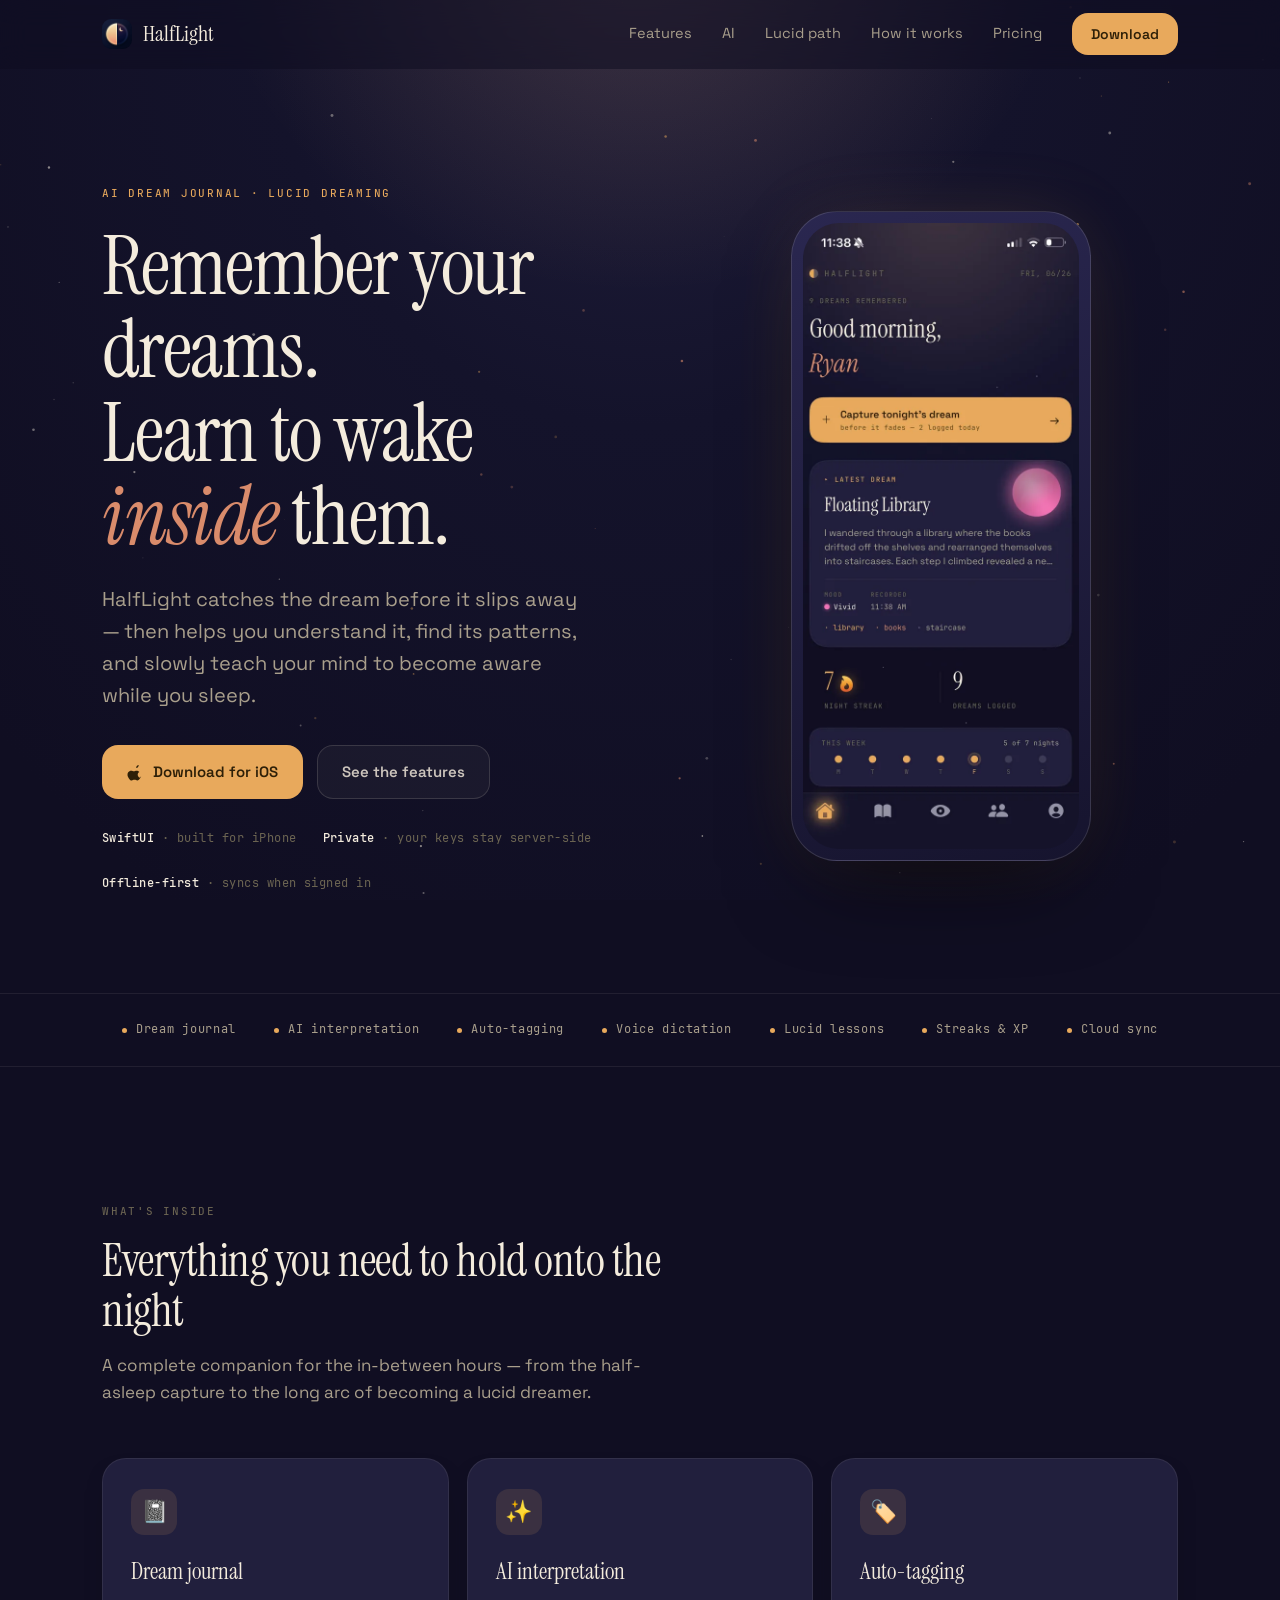
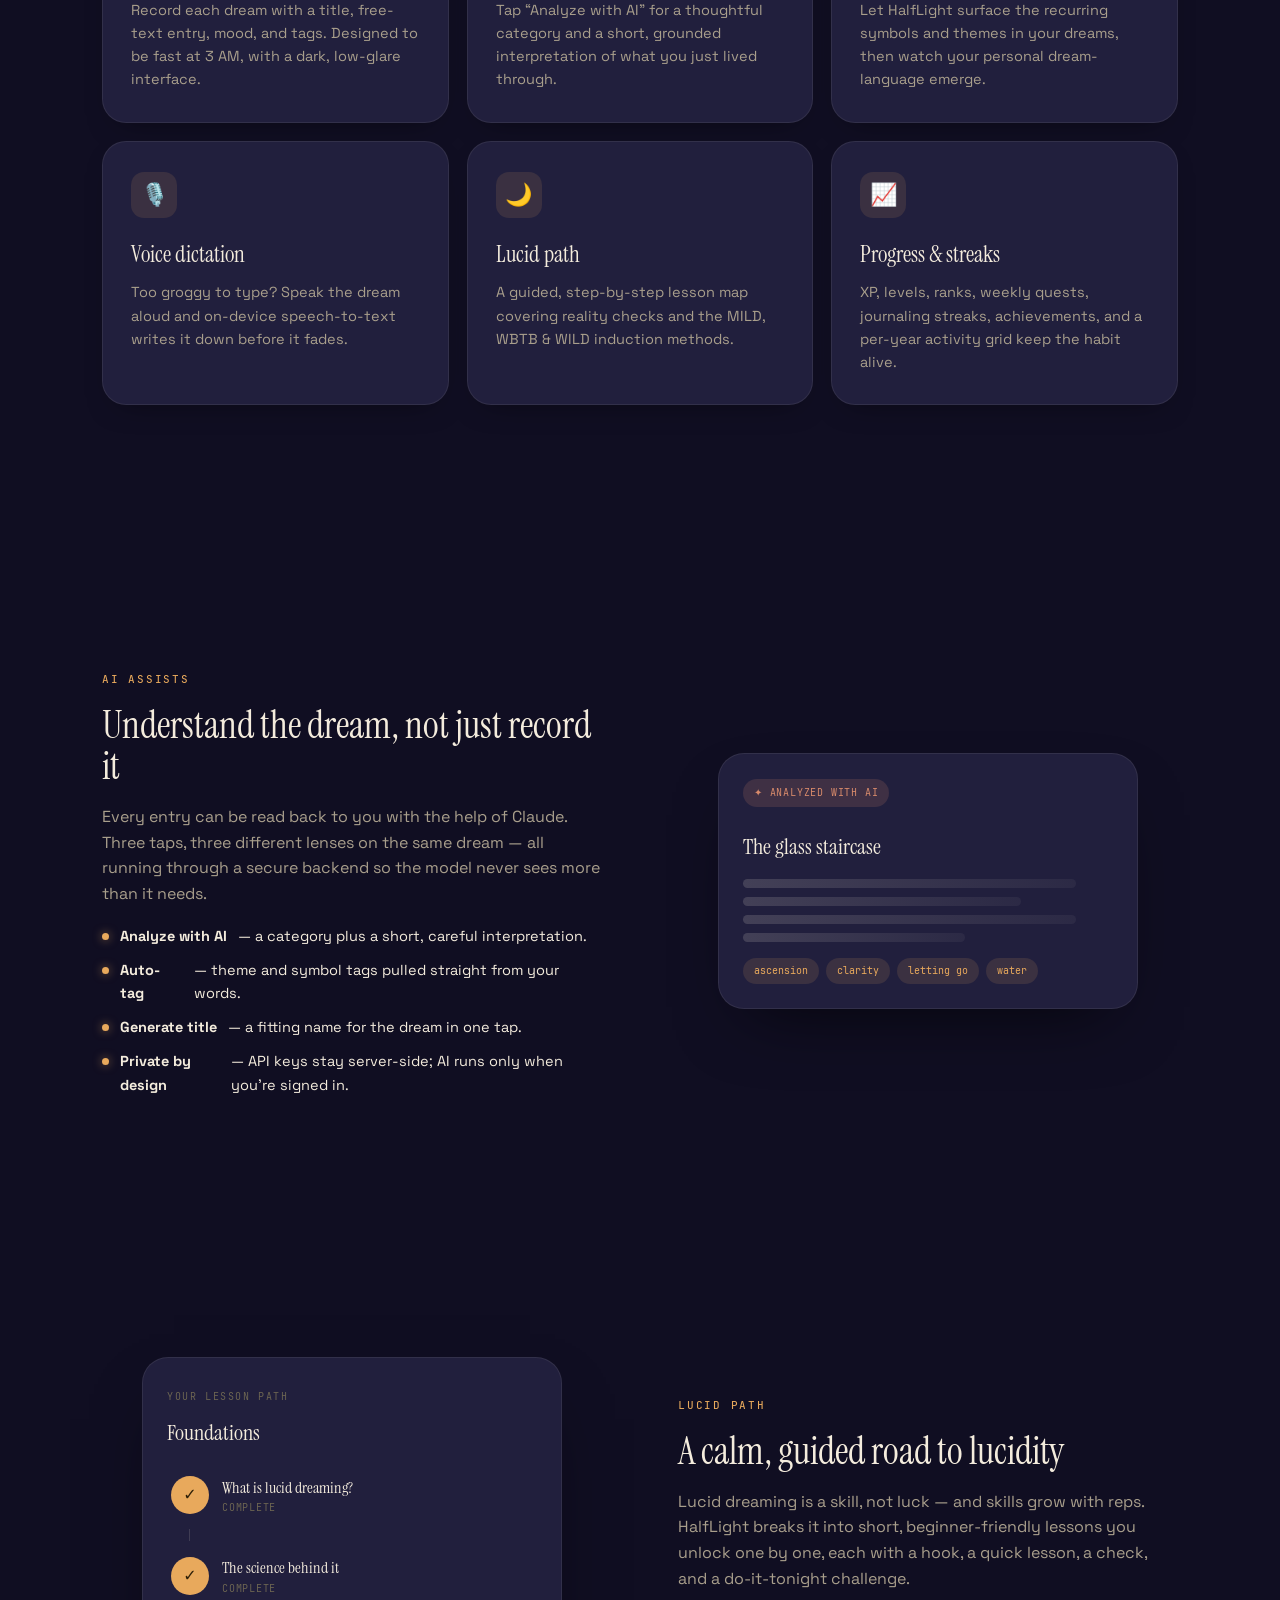
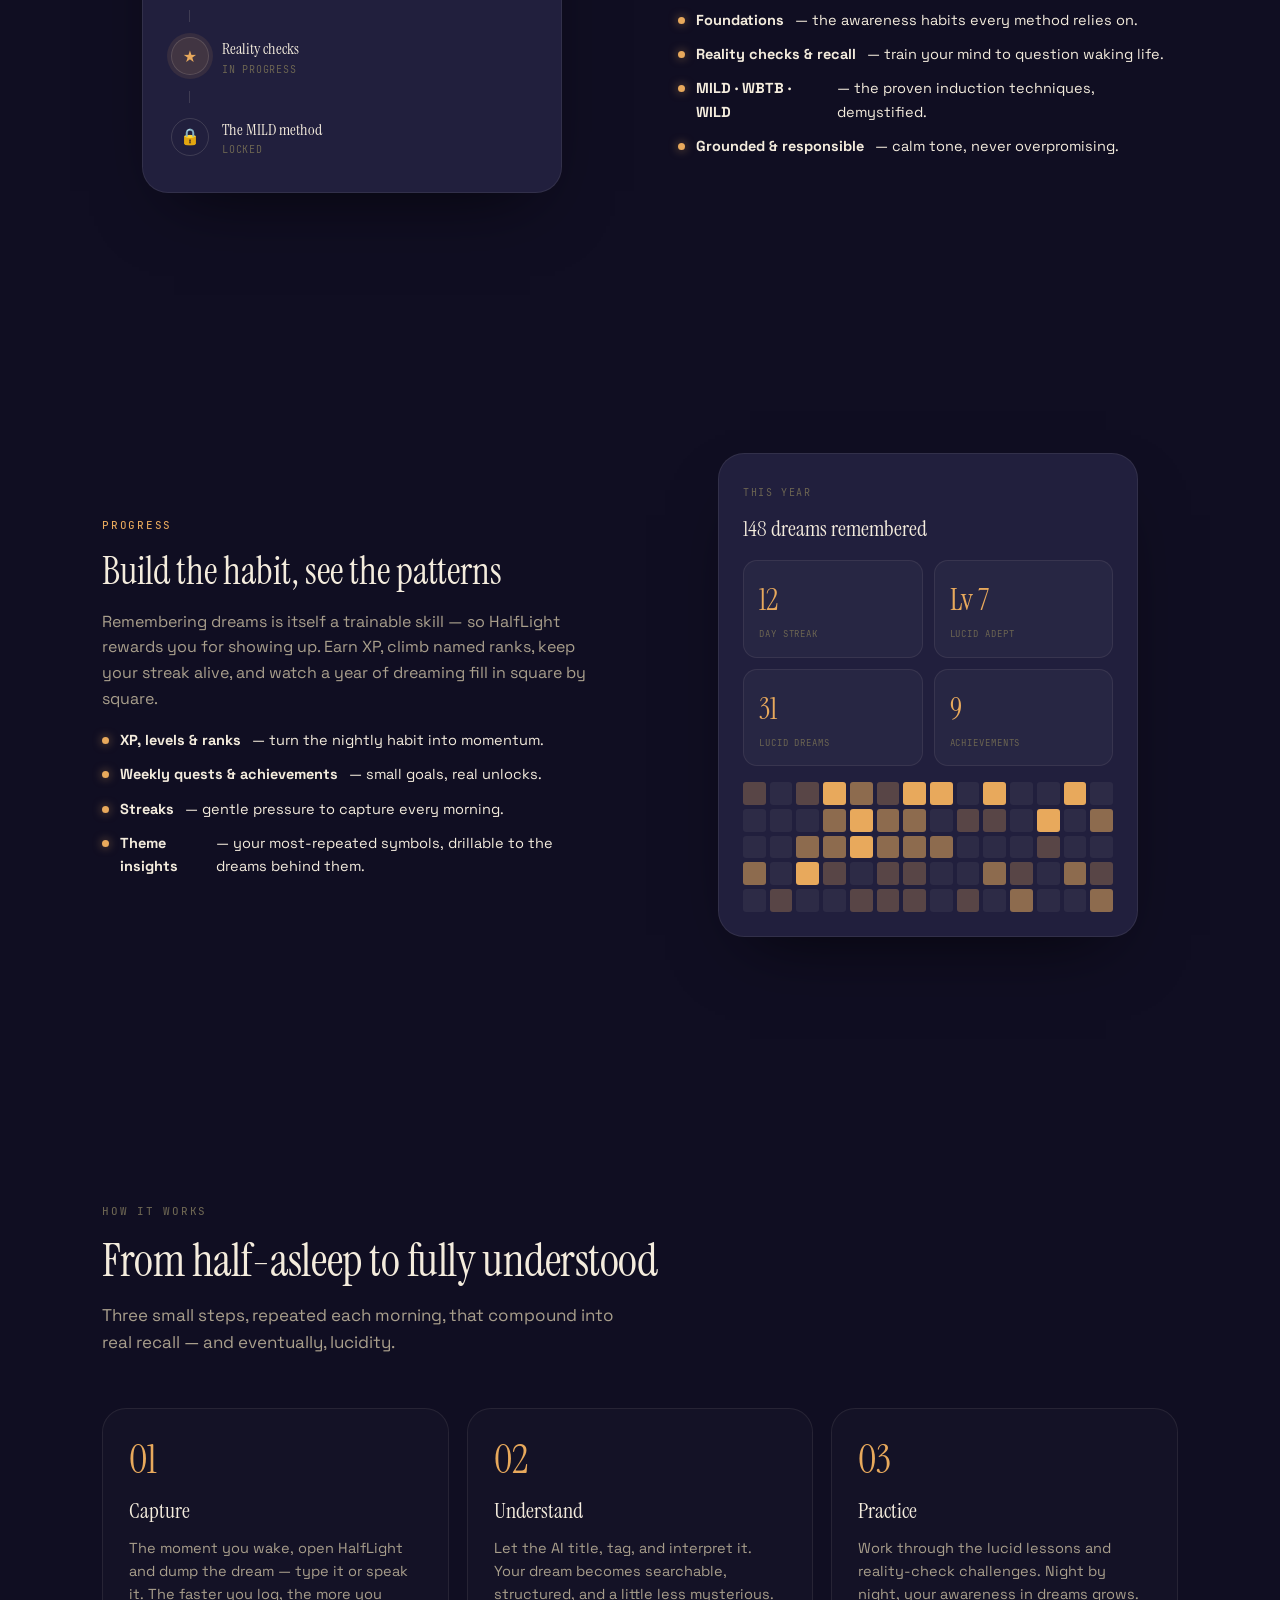
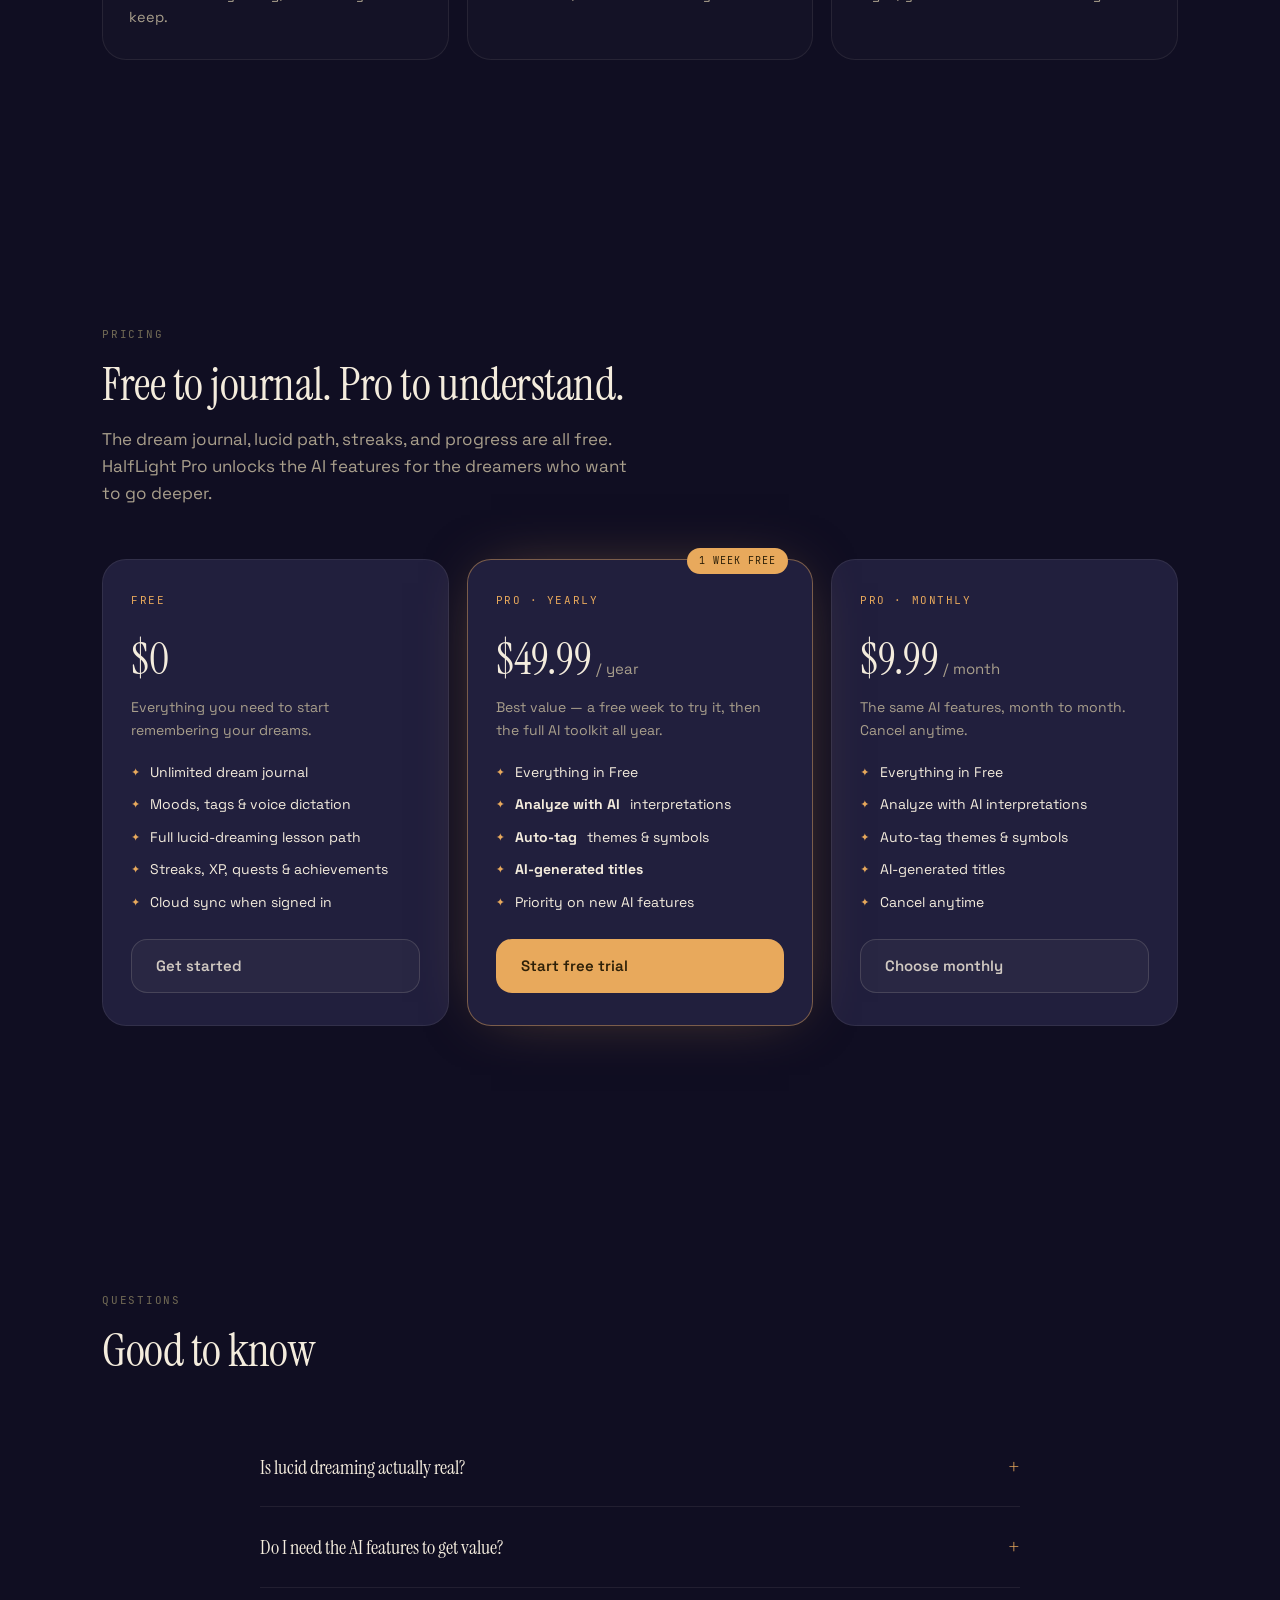
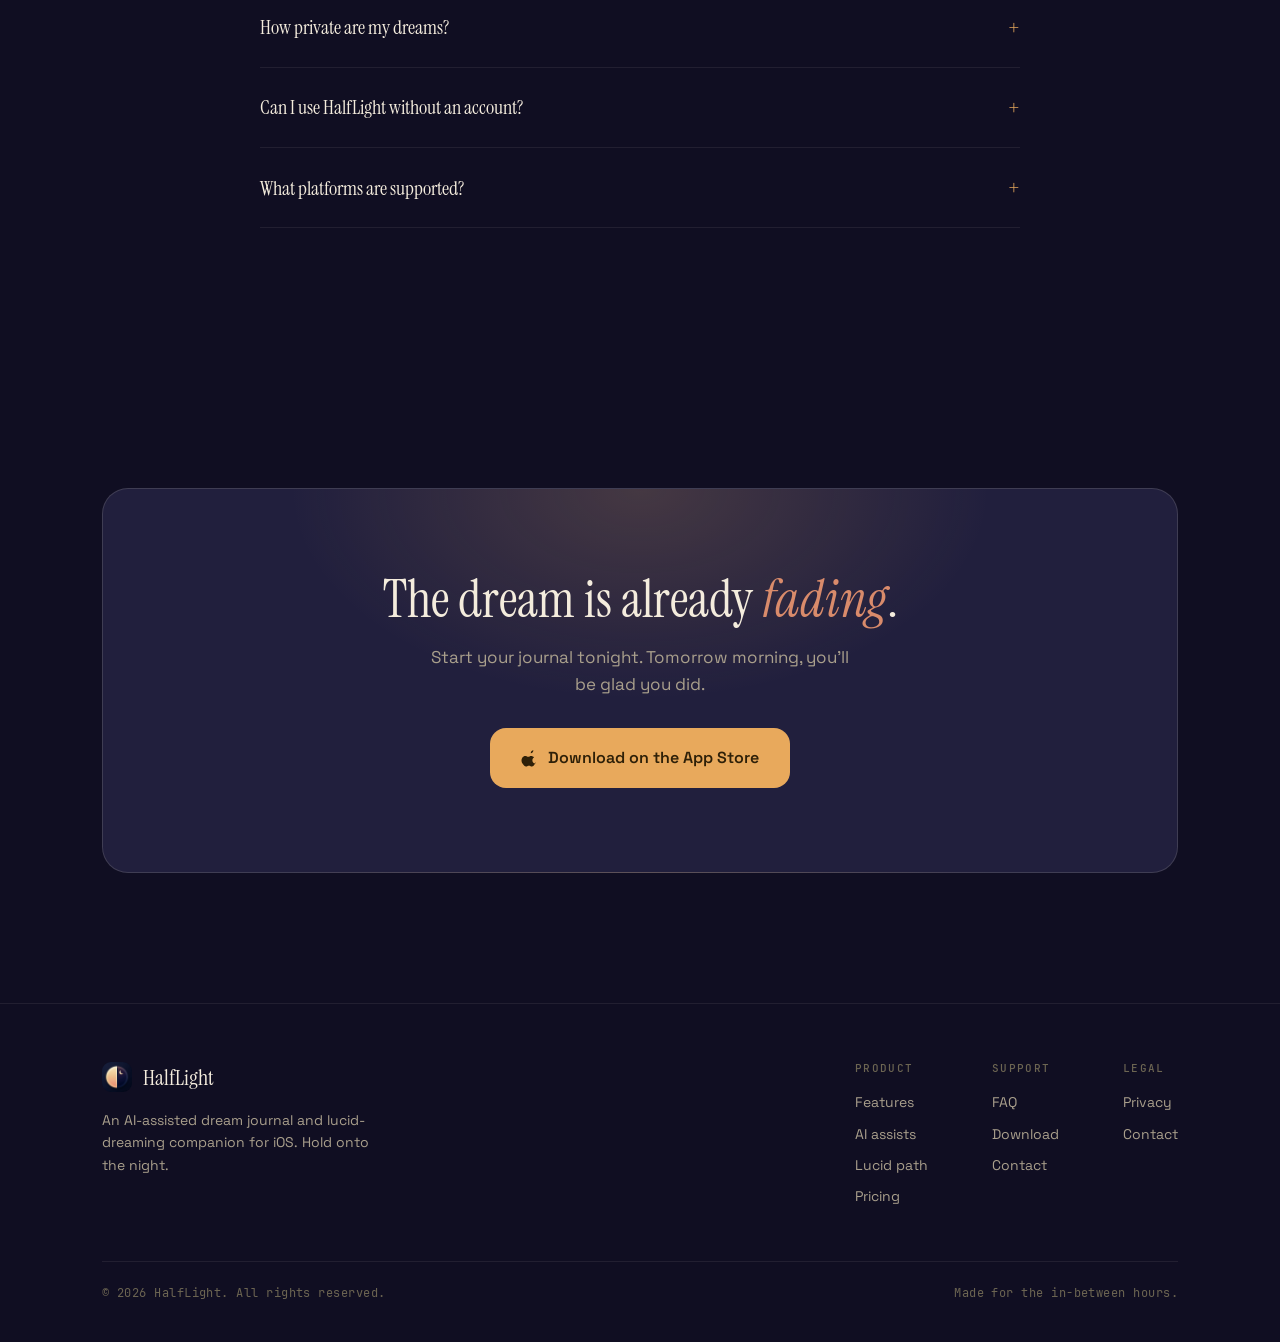
==== commit 05b478d0: "Add favicon images and update HTML to use new icons; replace demo content with image" ====
--- a/index.html
+++ b/index.html
@@ -13,7 +13,8 @@
   <meta property="og:type" content="website" />
   <meta property="og:image" content="assets/logo.jpg" />
 
-  <link rel="icon" type="image/jpeg" href="assets/logo.jpg" />
+  <link rel="icon" type="image/png" sizes="256x256" href="assets/favicon-256.png" />
+  <link rel="apple-touch-icon" href="assets/favicon-180.png" />
   <link rel="stylesheet" href="styles.css" />
 </head>
 <body>
@@ -65,28 +66,8 @@
 
         <div class="phone-wrap">
           <div class="phone">
-            <div class="phone-notch"></div>
             <div class="phone-screen">
-              <span class="ps-eyebrow">Wednesday · 6:42 AM</span>
-              <div class="ps-greet">Good morning,<br><i>dreamer</i></div>
-
-              <div class="ps-card">
-                <span class="lbl">Latest dream</span>
-                <div class="ttl">The glass staircase</div>
-                <p class="ex">I climbed a staircase made of light, and each step rang like a bell as the city dissolved below…</p>
-                <div class="ps-tags">
-                  <span class="ps-tag">flight</span>
-                  <span class="ps-tag">transformation</span>
-                  <span class="ps-tag">water</span>
-                </div>
-              </div>
-
-              <div class="ps-row">
-                <div class="ps-card"><div class="num">12</div><div class="cap">day streak</div></div>
-                <div class="ps-card"><div class="num">Lv 7</div><div class="cap">Lucid Adept</div></div>
-              </div>
-
-              <div class="ps-cta">+ Capture a dream</div>
+              <img src="assets/HalfLightDemo.webp" width="600" height="1300" alt="HalfLight app home screen showing a dream journal with the latest dream, night streak, and dreams logged" />
             </div>
           </div>
         </div>
--- a/styles.css
+++ b/styles.css
@@ -195,14 +195,14 @@
   background: linear-gradient(160deg, #2a2750, #16142e);
   border: 1px solid var(--hairline-strong);
   box-shadow: 0 40px 90px -30px rgba(0,0,0,0.7), 0 0 80px -20px rgba(232,169,92,0.22);
-  transform: rotateY(-13deg) rotateX(4deg);
 }
 .phone-screen {
   width: 100%; height: 100%; border-radius: 36px; overflow: hidden;
-  background:
-    radial-gradient(320px 280px at 50% -6%, rgba(232,169,92,0.18), transparent 70%),
-    linear-gradient(180deg, #211F3D, #14132B 55%, #100E22);
-  display: flex; flex-direction: column; padding: 26px 20px;
+  background: linear-gradient(180deg, #211F3D, #14132B 55%, #100E22);
+  display: flex; flex-direction: column;
+}
+.phone-screen img {
+  width: 100%; height: 100%; object-fit: cover; display: block;
 }
 .phone-notch {
   position: absolute; top: 20px; left: 50%; transform: translateX(-50%);
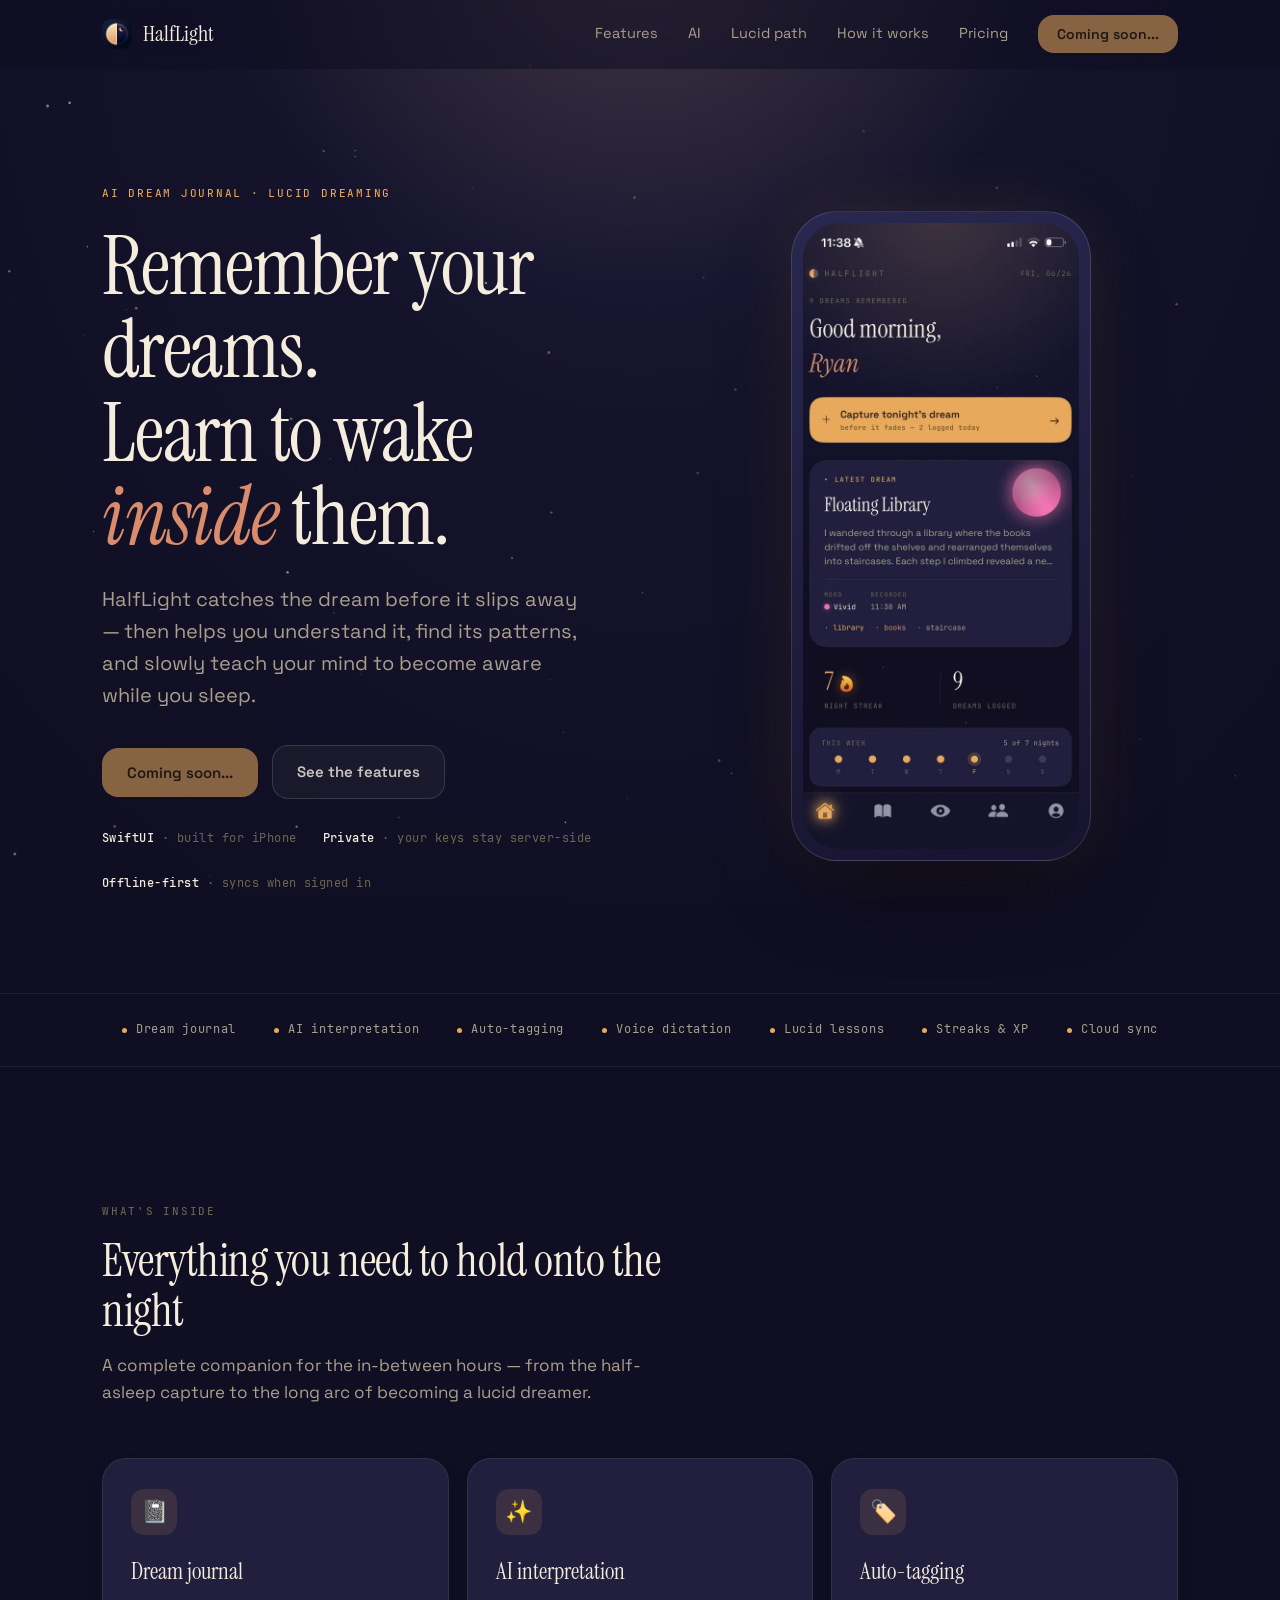
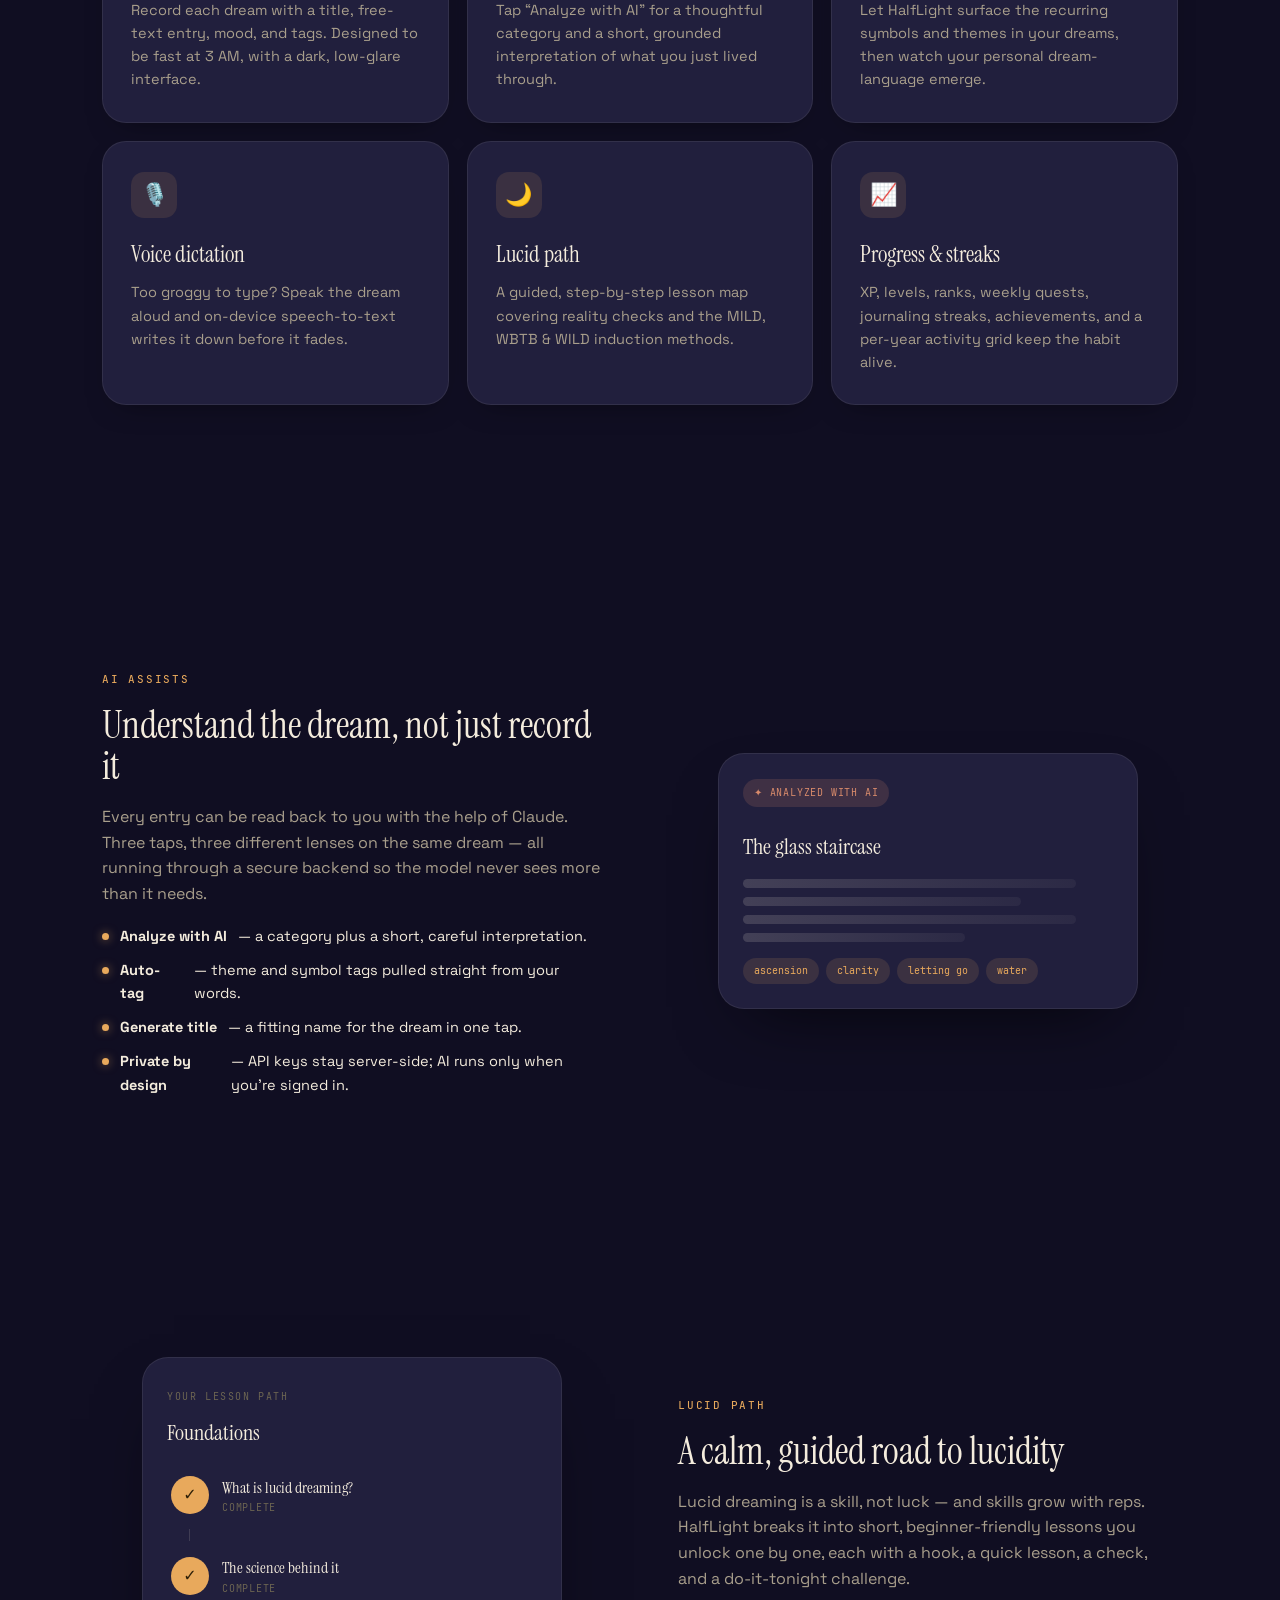
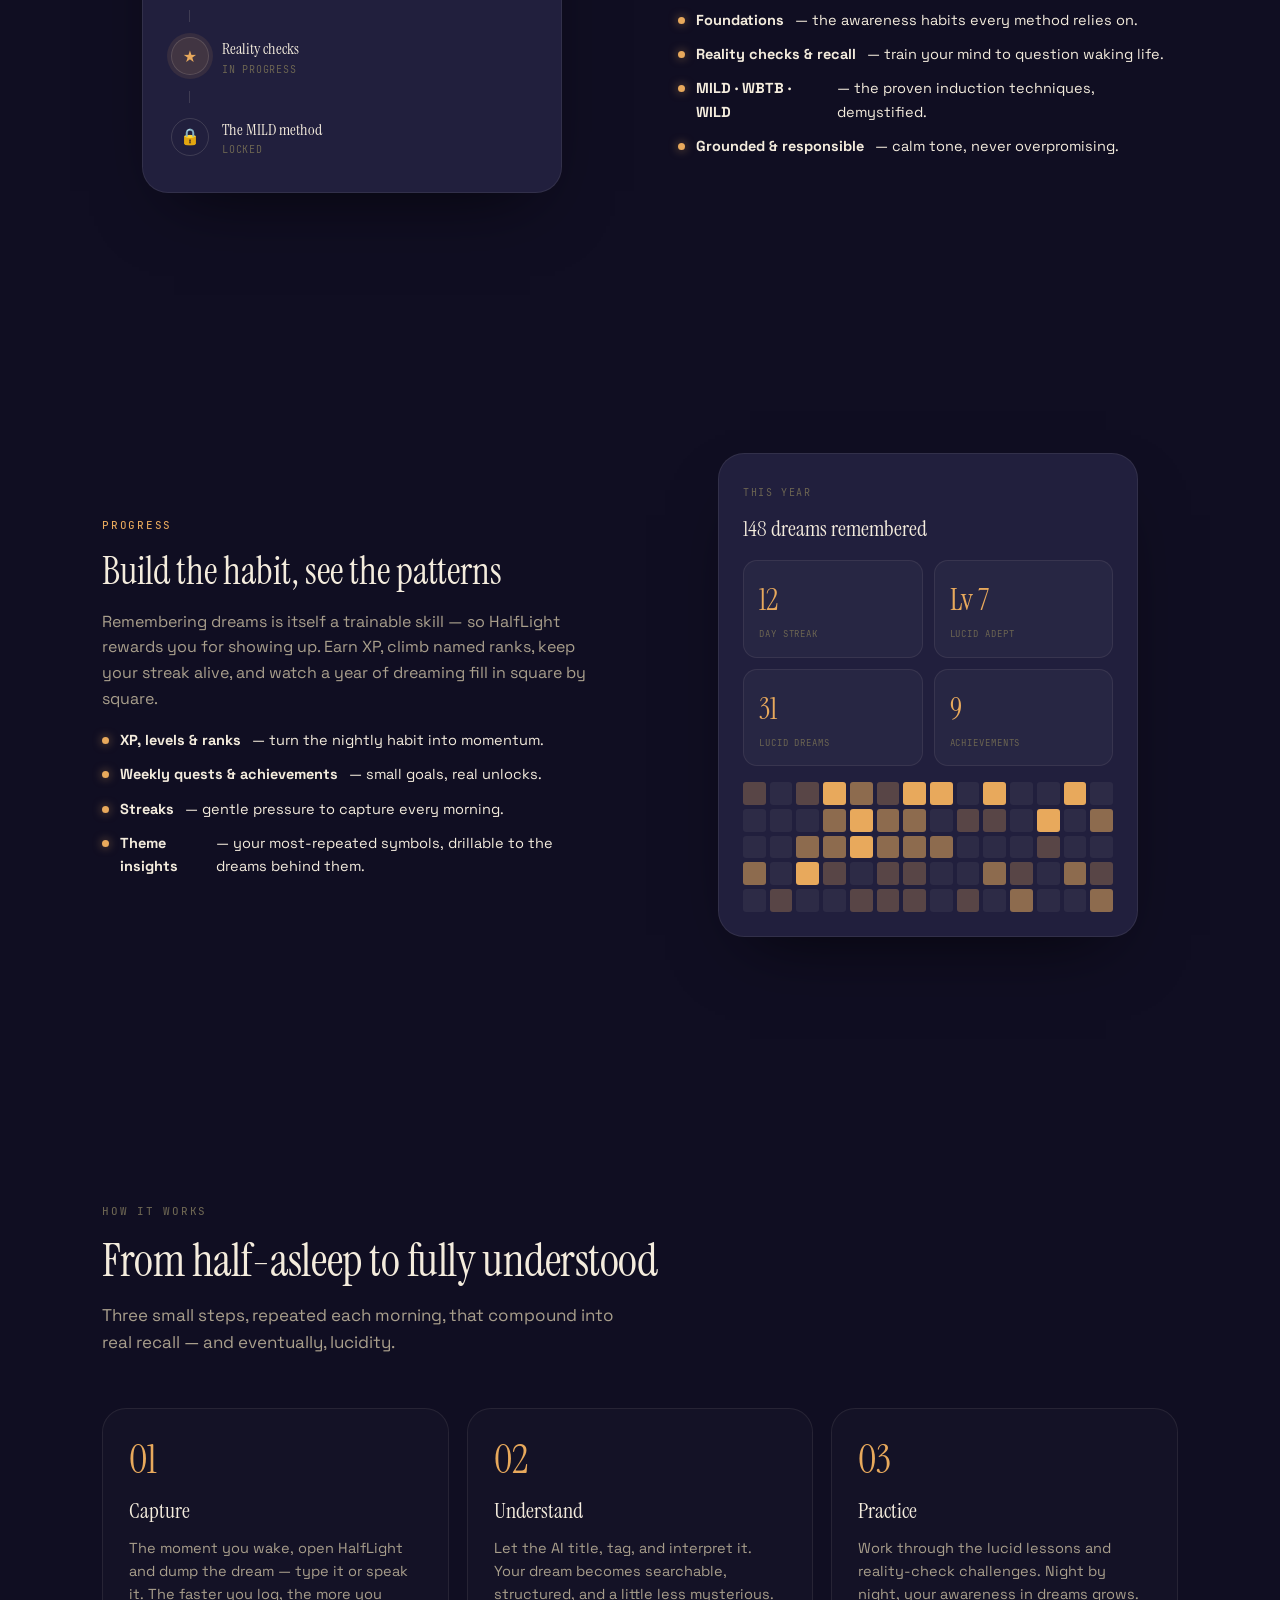
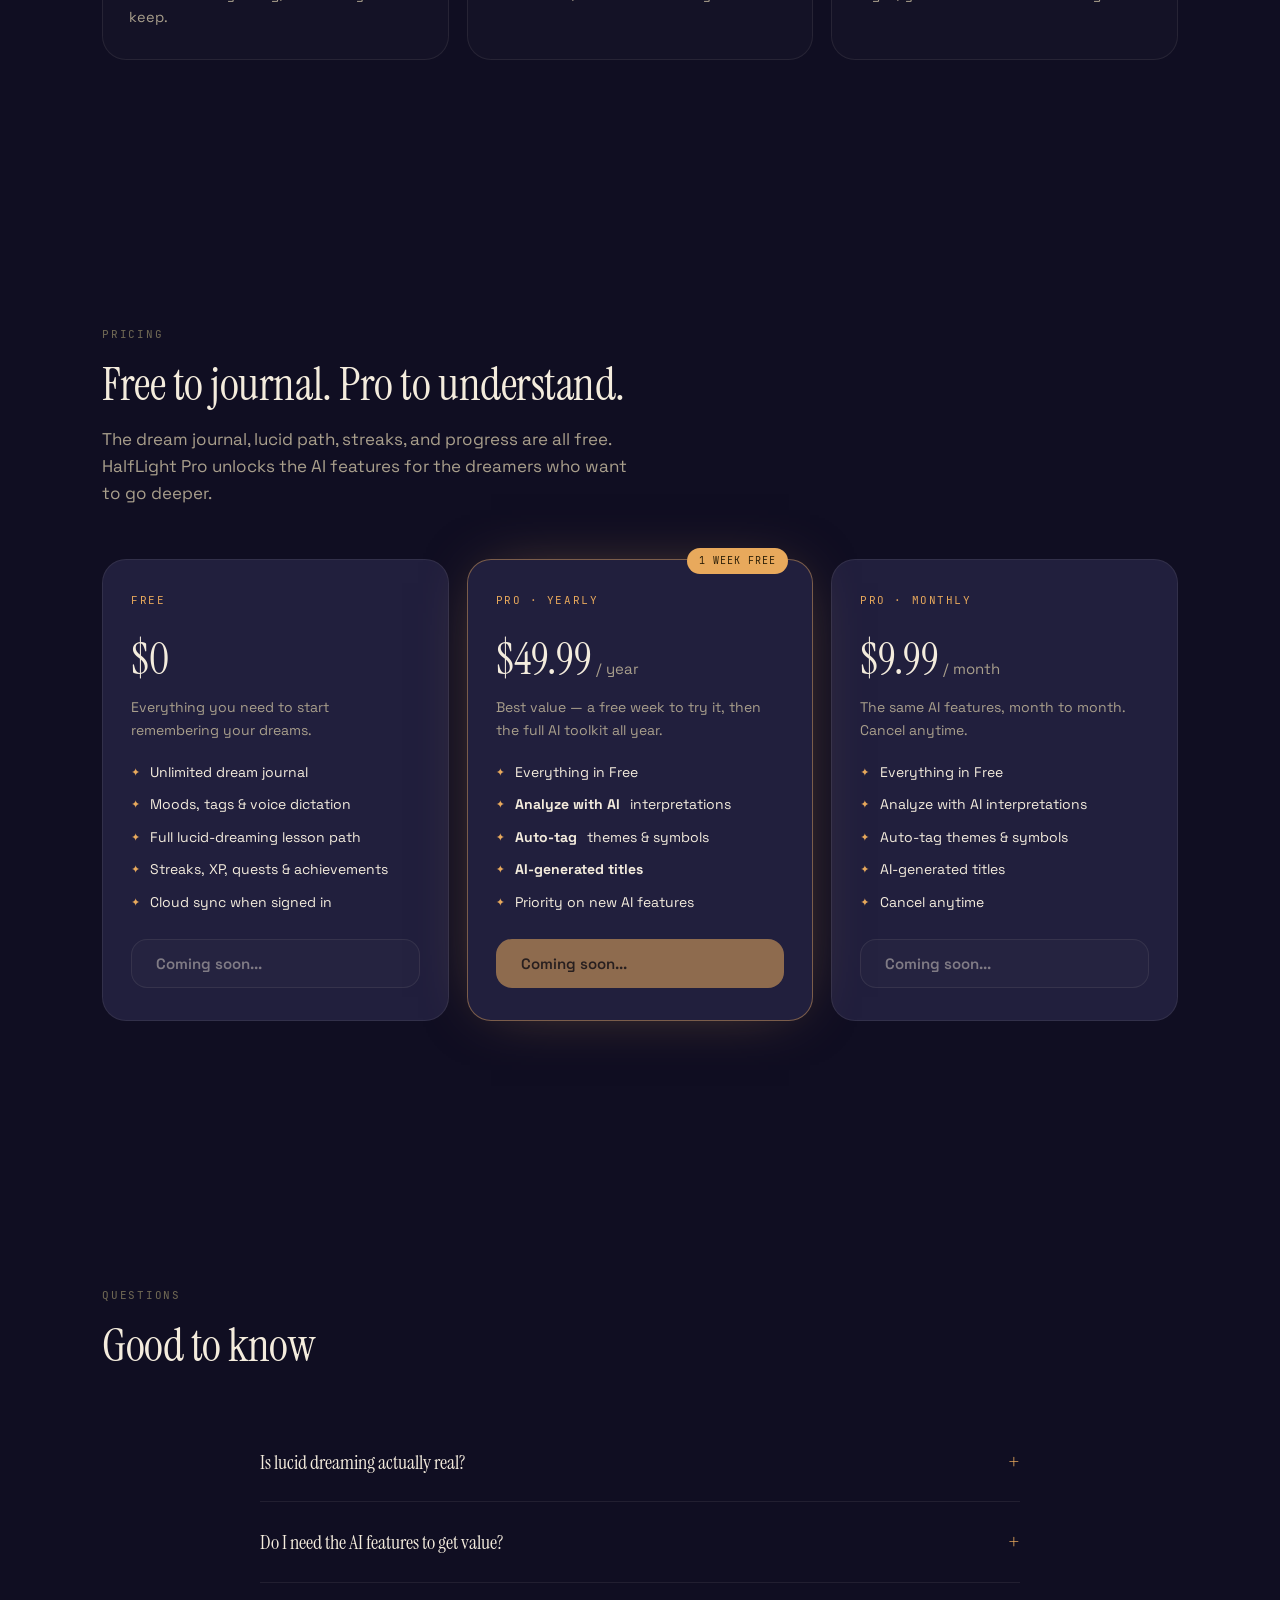
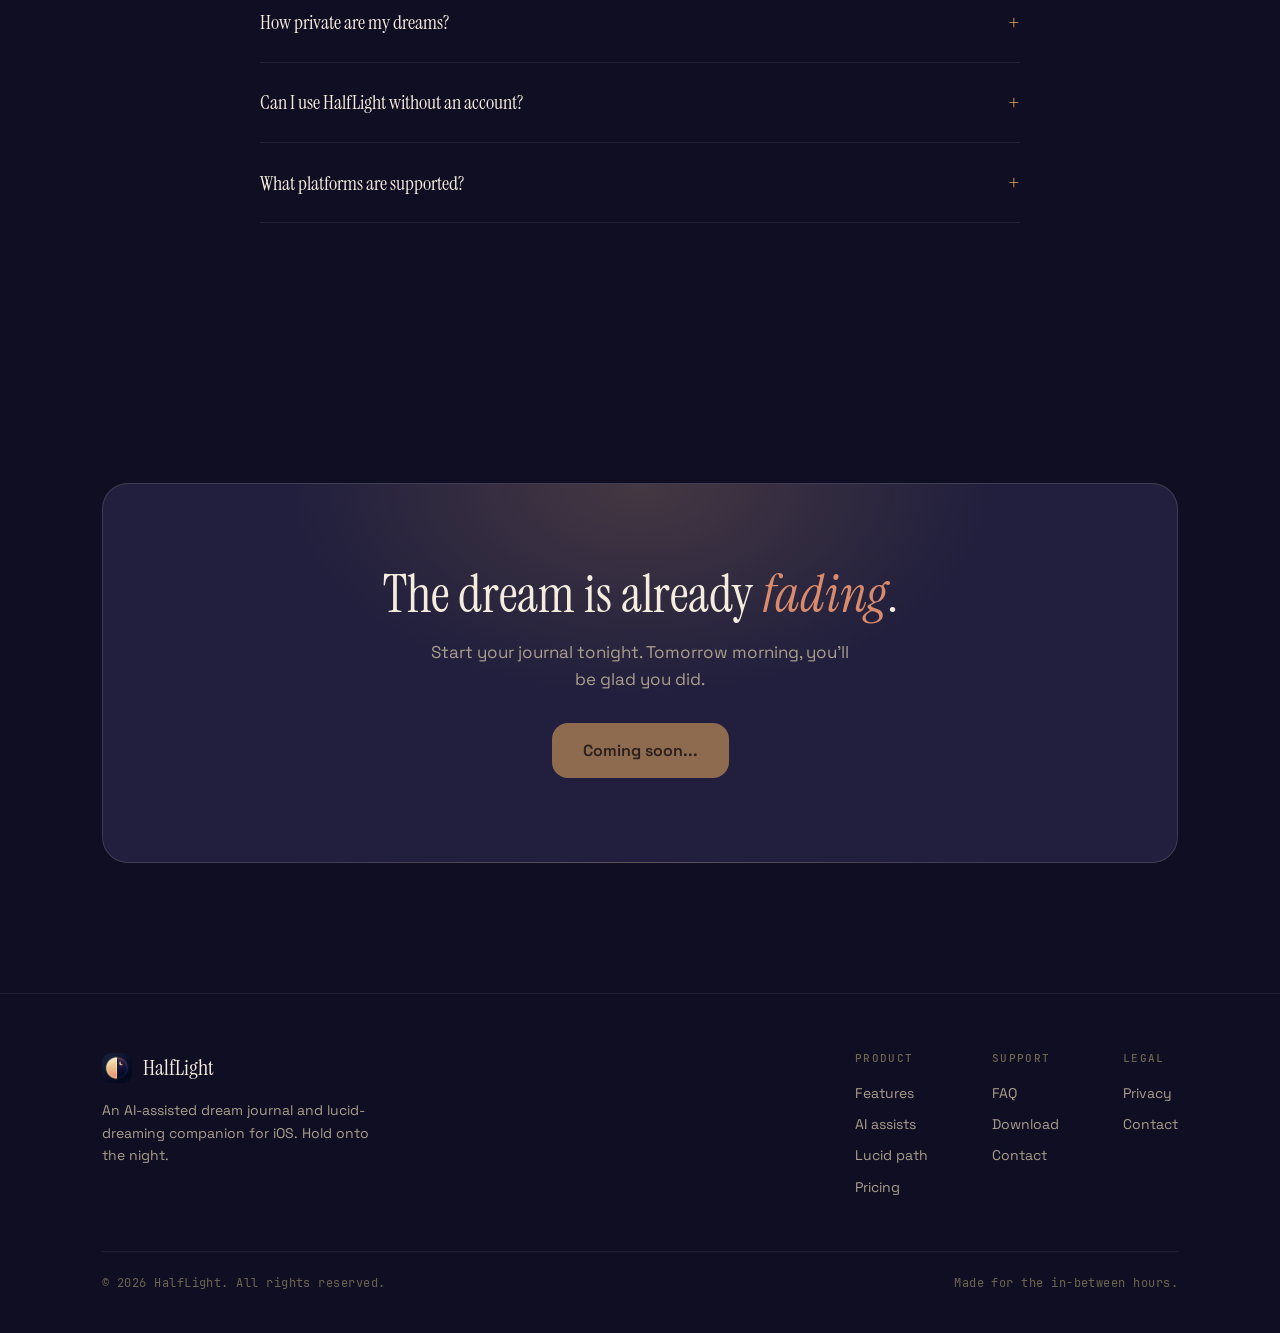
==== commit 04e2acb9: "Update buttons to disabled state with "Coming soon..." text in HTML and CSS" ====
--- a/index.html
+++ b/index.html
@@ -34,7 +34,7 @@
         <a class="lnk" href="#lucid">Lucid path</a>
         <a class="lnk" href="#how">How it works</a>
         <a class="lnk" href="#pricing">Pricing</a>
-        <a class="btn btn-primary" href="#download">Download</a>
+        <button class="btn btn-primary" type="button" disabled aria-disabled="true">Coming soon...</button>
       </nav>
       <button class="nav-toggle" id="navToggle" aria-label="Menu">
         <svg width="24" height="24" viewBox="0 0 24 24" fill="none" stroke="currentColor" stroke-width="1.8"><path d="M3 6h18M3 12h18M3 18h18"/></svg>
@@ -51,10 +51,9 @@
           <h1>Remember your dreams.<br>Learn to wake <span class="it">inside</span> them.</h1>
           <p class="hero-sub">HalfLight catches the dream before it slips away — then helps you understand it, find its patterns, and slowly teach your mind to become aware while you sleep.</p>
           <div class="hero-cta">
-            <a class="btn btn-primary" href="#download">
-              <svg width="17" height="17" viewBox="0 0 24 24" fill="currentColor"><path d="M16.5 1.5c.1 1-.3 2-.9 2.7-.6.8-1.6 1.4-2.6 1.3-.1-1 .4-2 .9-2.6.7-.8 1.8-1.4 2.6-1.4ZM20 17.4c-.5 1.2-.8 1.7-1.5 2.7-1 1.5-2.3 3.3-4 3.3-1.5 0-1.9-1-3.9-1-2 0-2.5 1-4 1-1.6 0-2.9-1.6-3.9-3.1C.3 18 .1 14 1.7 11.8c1-1.5 2.6-2.4 4.1-2.4 1.6 0 2.6 1 3.9 1 1.3 0 2.1-1 3.9-1 1.4 0 2.8.7 3.8 2-3.3 1.8-2.8 6.5.6 8Z"/></svg>
-              Download for iOS
-            </a>
+            <button class="btn btn-primary" type="button" disabled aria-disabled="true">
+              Coming soon...
+            </button>
             <a class="btn btn-ghost" href="#features">See the features</a>
           </div>
           <div class="hero-meta">
@@ -289,7 +288,7 @@
               <li>Streaks, XP, quests &amp; achievements</li>
               <li>Cloud sync when signed in</li>
             </ul>
-            <a class="btn btn-ghost" href="#download">Get started</a>
+            <button class="btn btn-ghost" type="button" disabled aria-disabled="true">Coming soon...</button>
           </div>
 
           <div class="price feature reveal">
@@ -304,7 +303,7 @@
               <li><b>AI-generated titles</b></li>
               <li>Priority on new AI features</li>
             </ul>
-            <a class="btn btn-primary" href="#download">Start free trial</a>
+            <button class="btn btn-primary" type="button" disabled aria-disabled="true">Coming soon...</button>
           </div>
 
           <div class="price reveal">
@@ -318,7 +317,7 @@
               <li>AI-generated titles</li>
               <li>Cancel anytime</li>
             </ul>
-            <a class="btn btn-ghost" href="#download">Choose monthly</a>
+            <button class="btn btn-ghost" type="button" disabled aria-disabled="true">Coming soon...</button>
           </div>
         </div>
       </div>
@@ -357,10 +356,9 @@
         <div class="cta-inner reveal">
           <h2>The dream is already <span class="it">fading</span>.</h2>
           <p>Start your journal tonight. Tomorrow morning, you'll be glad you did.</p>
-          <a class="btn btn-primary" href="#" style="font-size:16px; padding:16px 30px;">
-            <svg width="18" height="18" viewBox="0 0 24 24" fill="currentColor"><path d="M16.5 1.5c.1 1-.3 2-.9 2.7-.6.8-1.6 1.4-2.6 1.3-.1-1 .4-2 .9-2.6.7-.8 1.8-1.4 2.6-1.4ZM20 17.4c-.5 1.2-.8 1.7-1.5 2.7-1 1.5-2.3 3.3-4 3.3-1.5 0-1.9-1-3.9-1-2 0-2.5 1-4 1-1.6 0-2.9-1.6-3.9-3.1C.3 18 .1 14 1.7 11.8c1-1.5 2.6-2.4 4.1-2.4 1.6 0 2.6 1 3.9 1 1.3 0 2.1-1 3.9-1 1.4 0 2.8.7 3.8 2-3.3 1.8-2.8 6.5.6 8Z"/></svg>
-            Download on the App Store
-          </a>
+          <button class="btn btn-primary" type="button" disabled aria-disabled="true" style="font-size:16px; padding:16px 30px;">
+            Coming soon...
+          </button>
         </div>
       </div>
     </section>
--- a/styles.css
+++ b/styles.css
@@ -138,6 +138,9 @@
   white-space: nowrap;
 }
 .btn:active { transform: scale(0.97); }
+.btn:disabled, .btn.is-disabled {
+  cursor: not-allowed; opacity: 0.55; transform: none; pointer-events: none;
+}
 .btn-primary { background: var(--primary); color: var(--on-primary); }
 .btn-primary:hover { opacity: 0.92; }
 .btn-ghost {
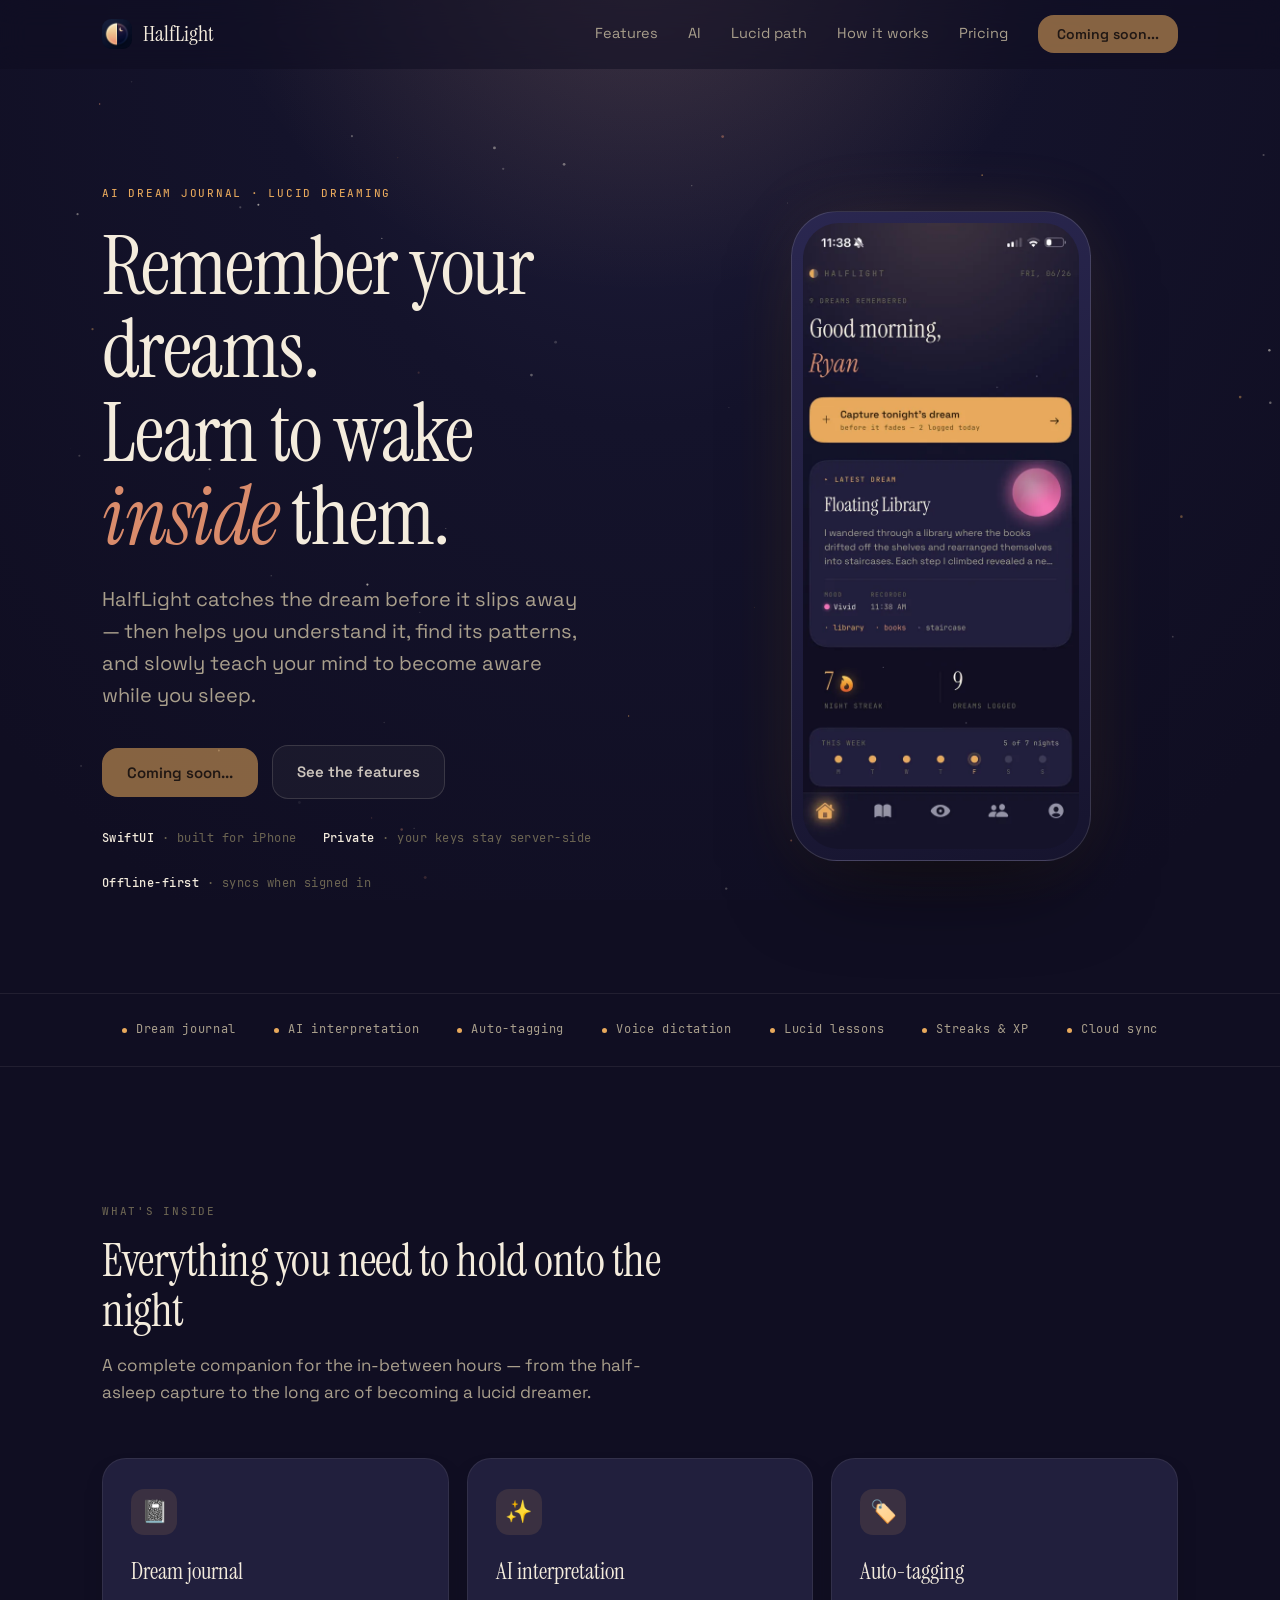
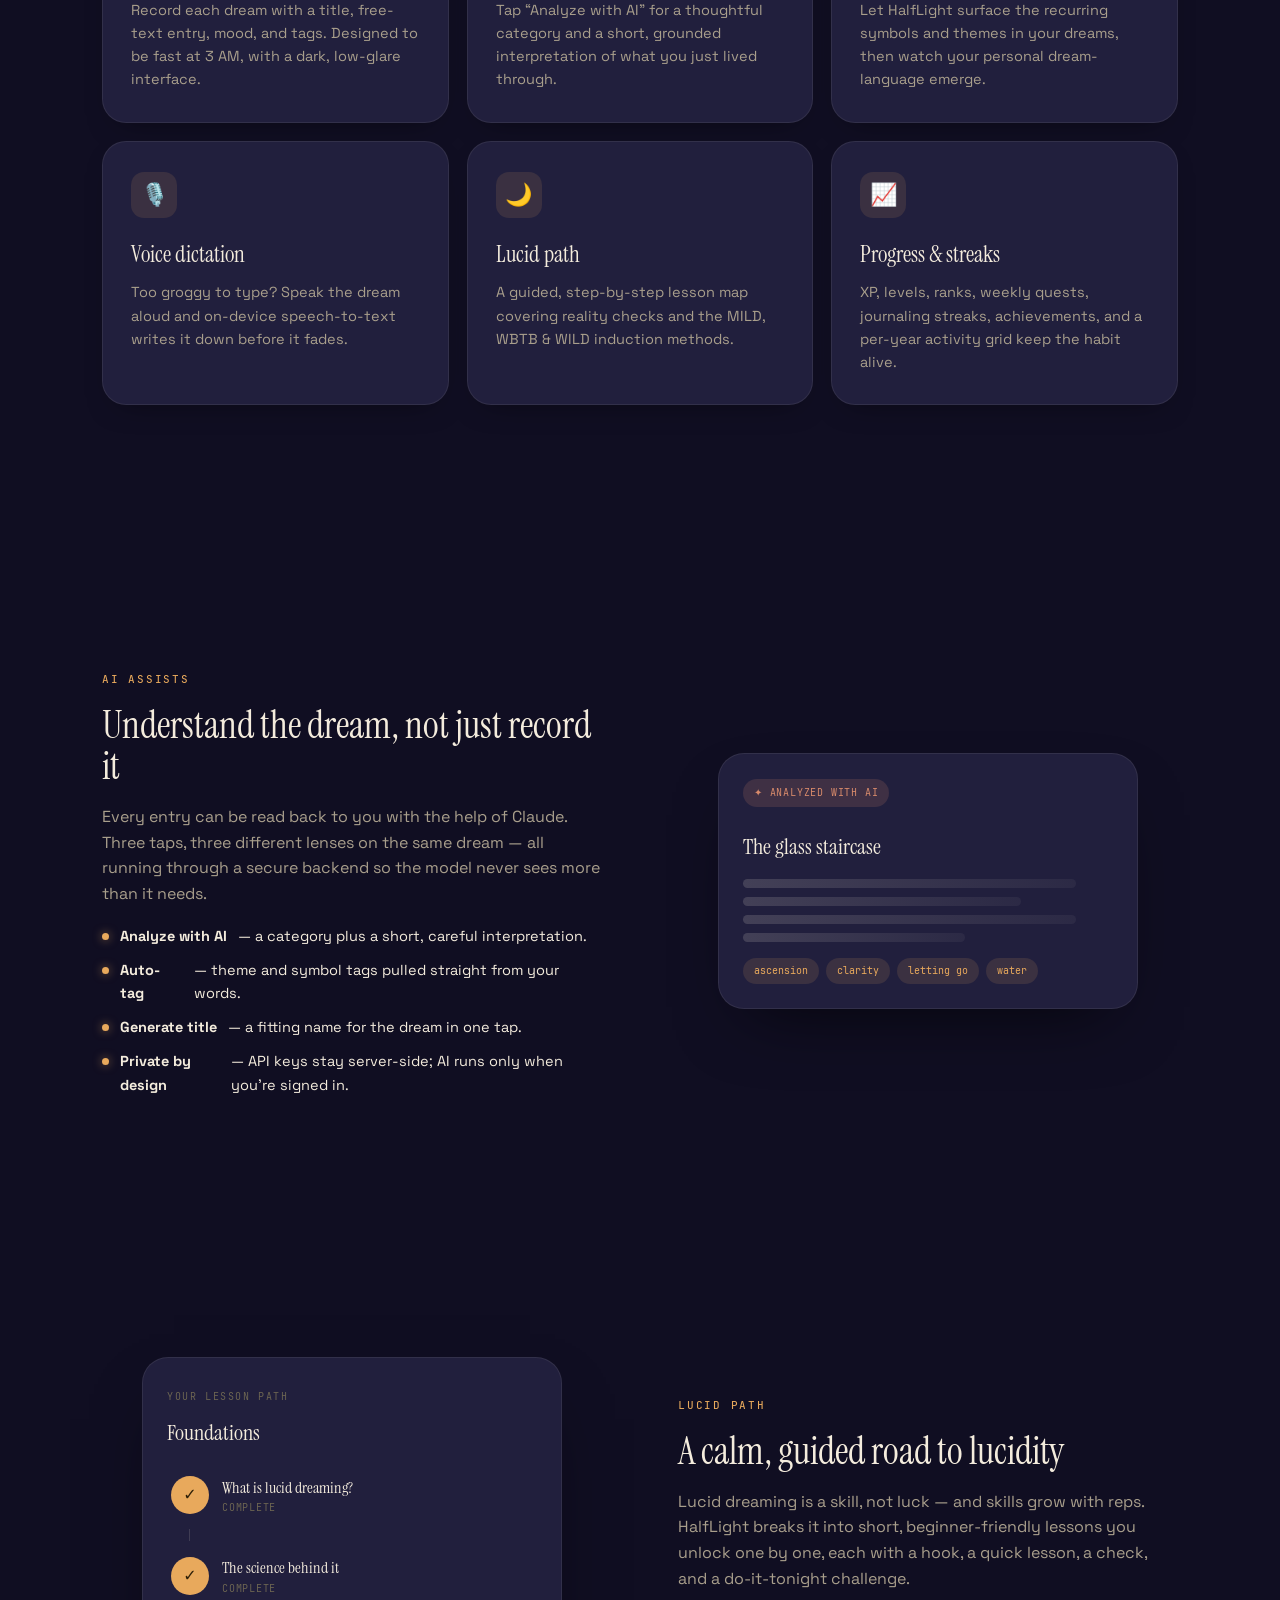
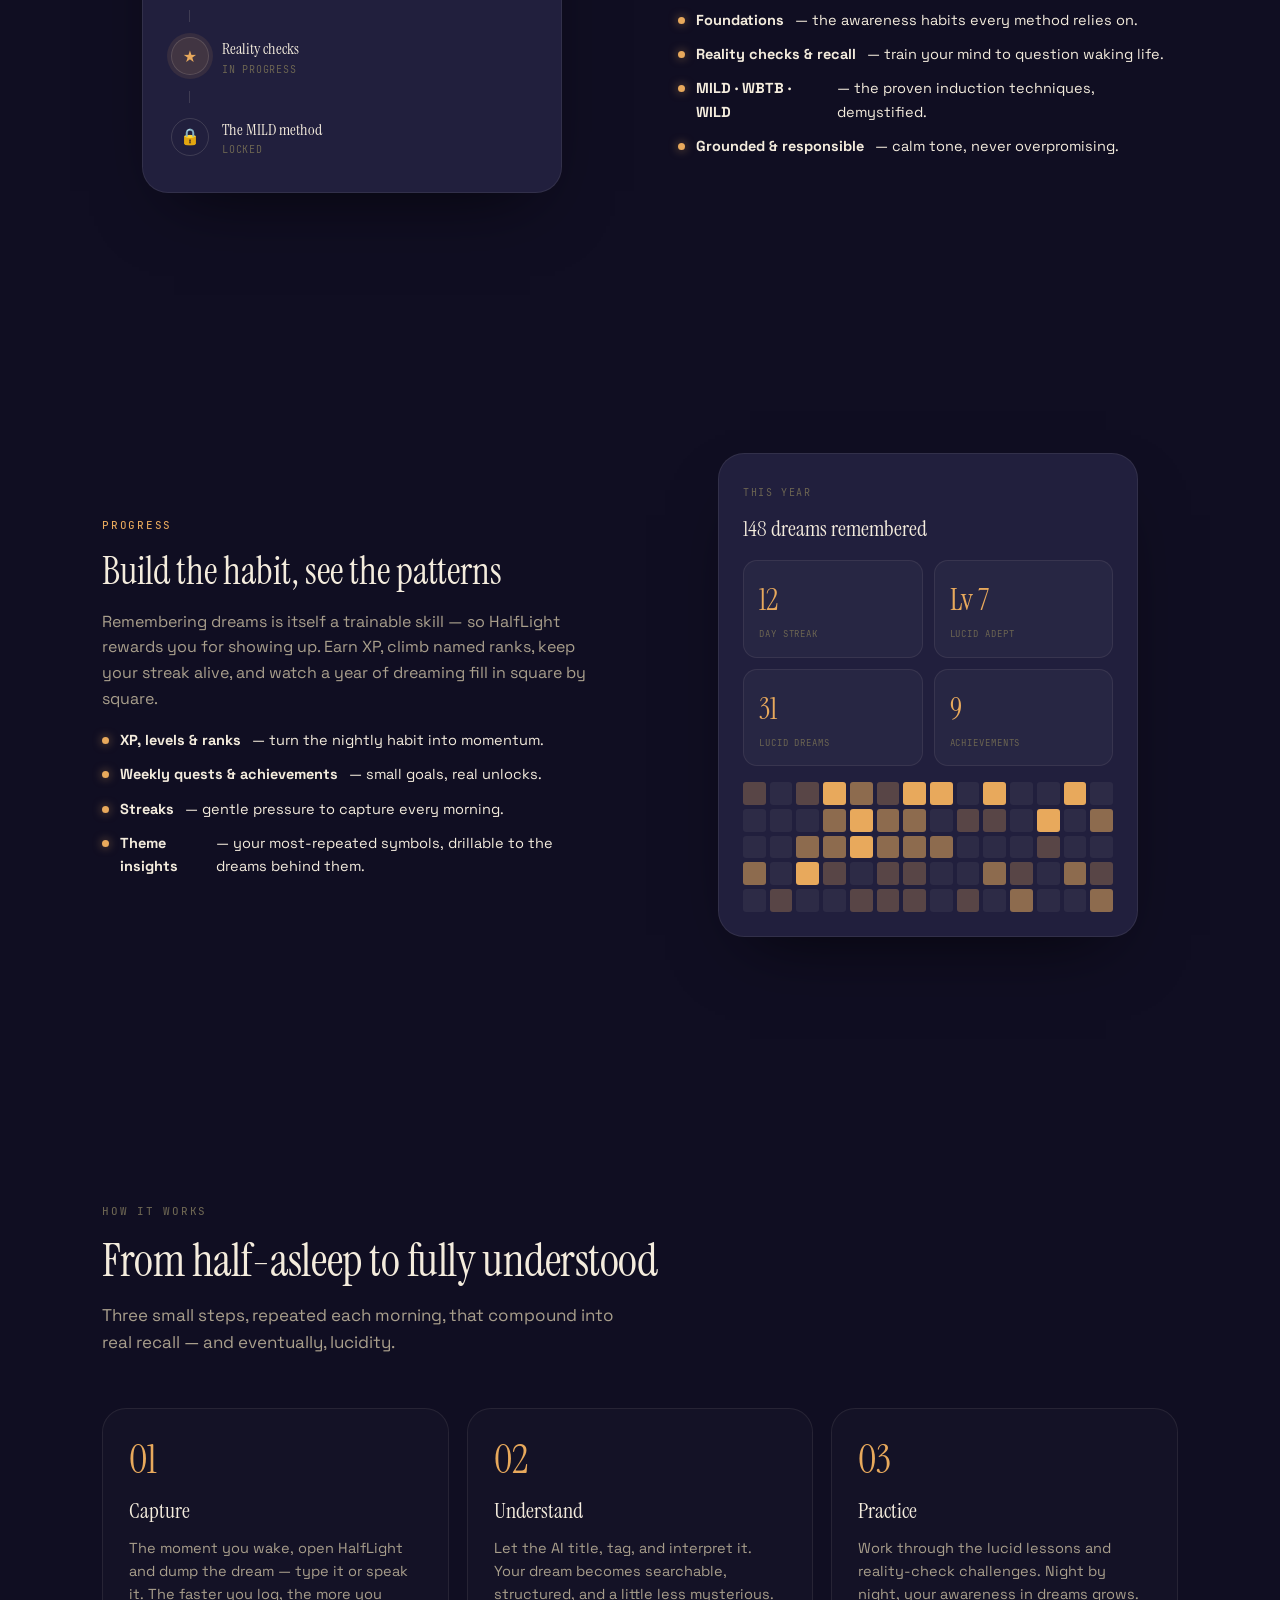
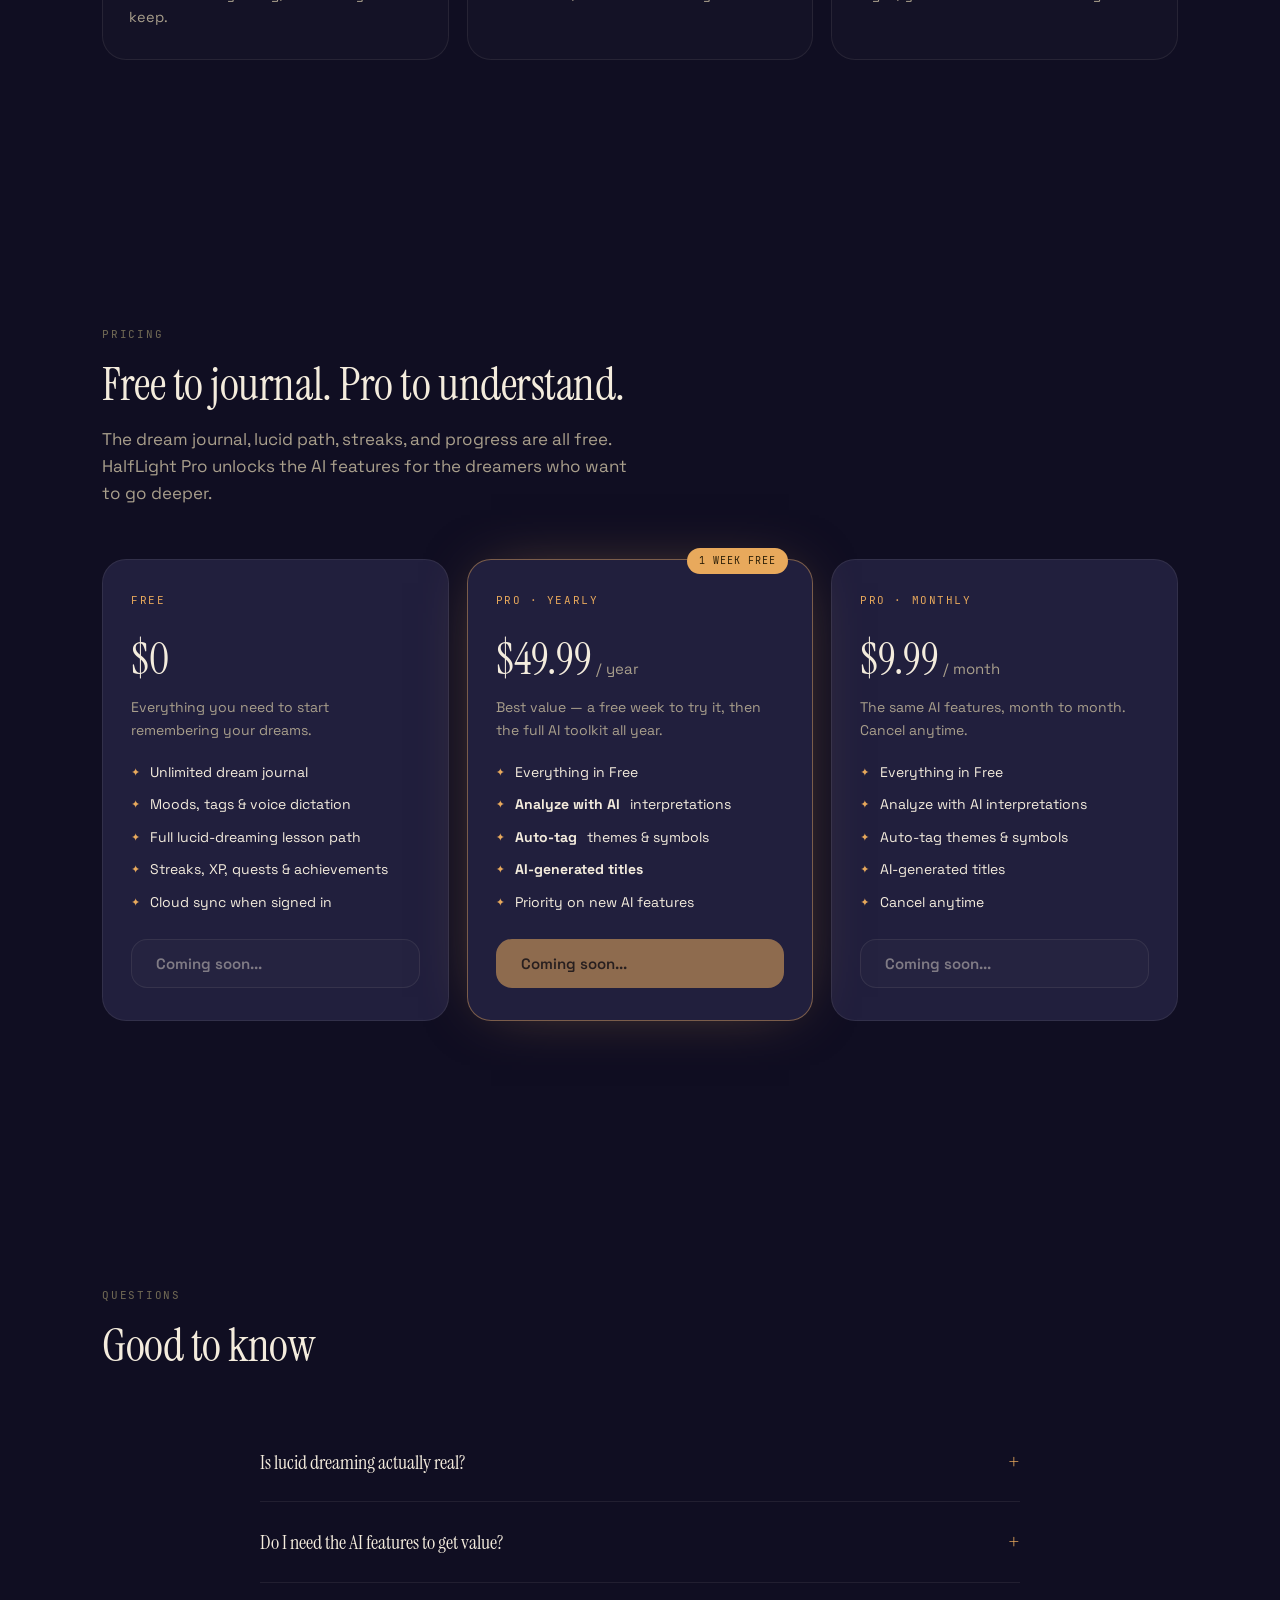
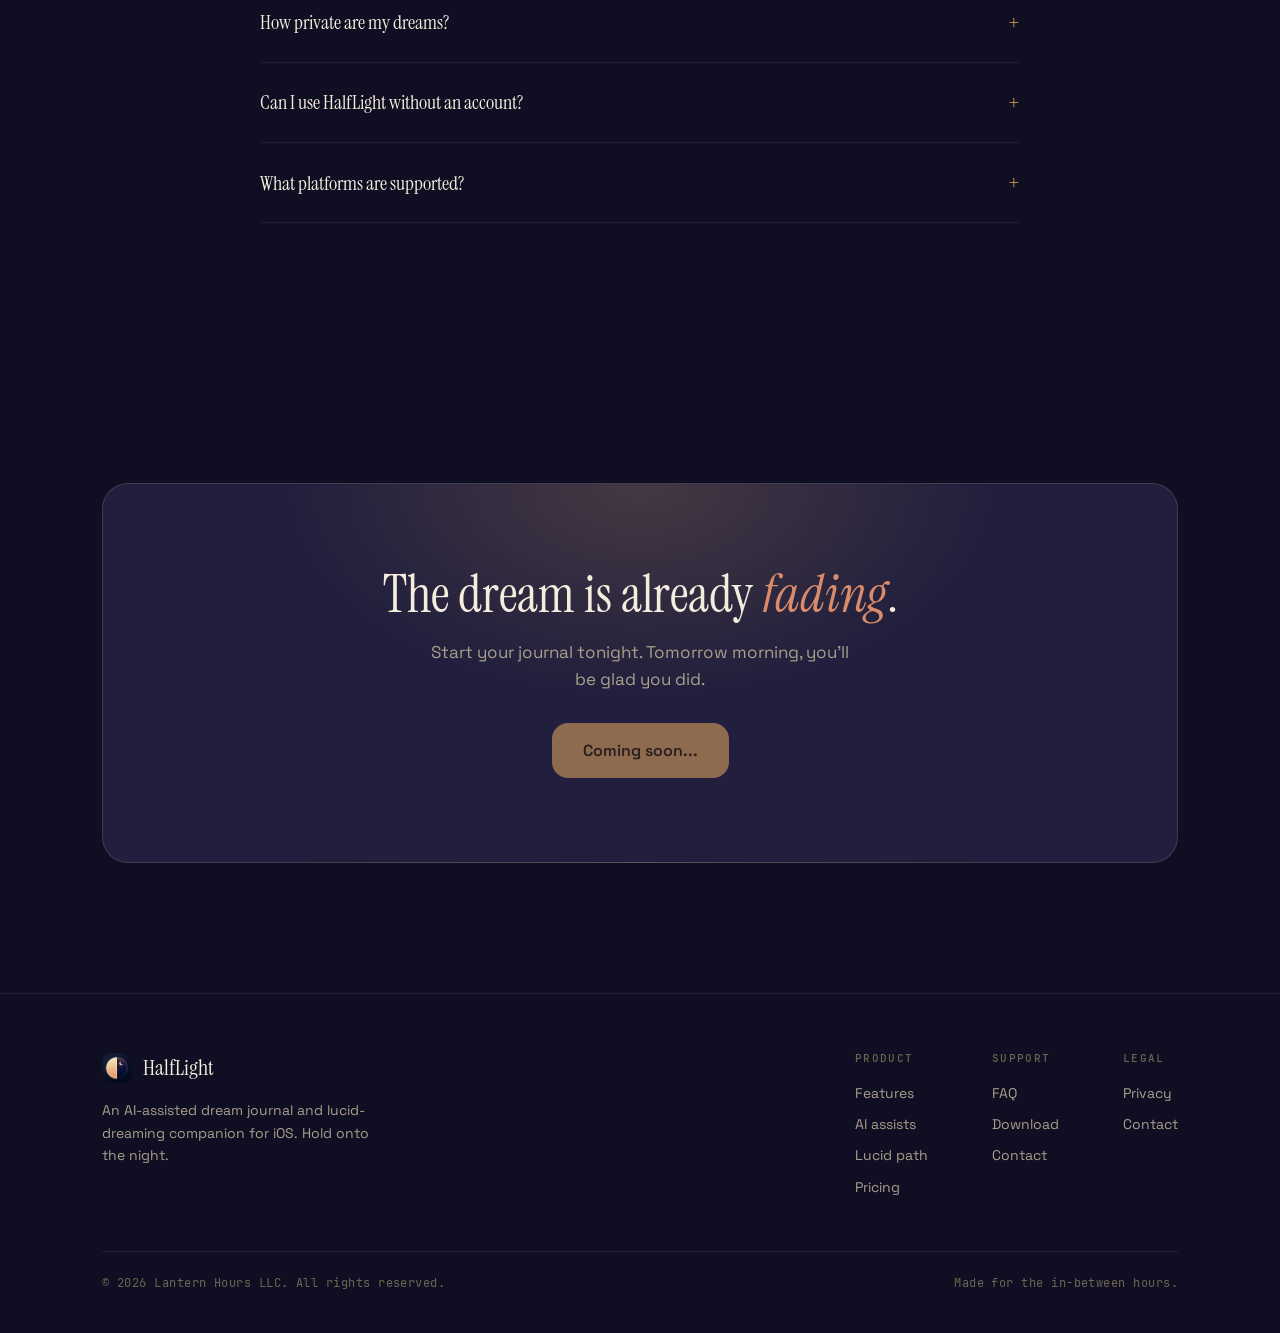
==== commit cf95bd1a: "Update footer copyright to reference Lantern Hours LLC" ====
--- a/index.html
+++ b/index.html
@@ -394,7 +394,7 @@
         </div>
       </div>
       <div class="foot-bottom">
-        <span>© <span id="year"></span> HalfLight. All rights reserved.</span>
+        <span>© <span id="year"></span> <a href="https://thelanternhours.com" target="_blank" rel="noopener">Lantern Hours LLC</a>. All rights reserved.</span>
         <span>Made for the in-between hours.</span>
       </div>
     </div>
